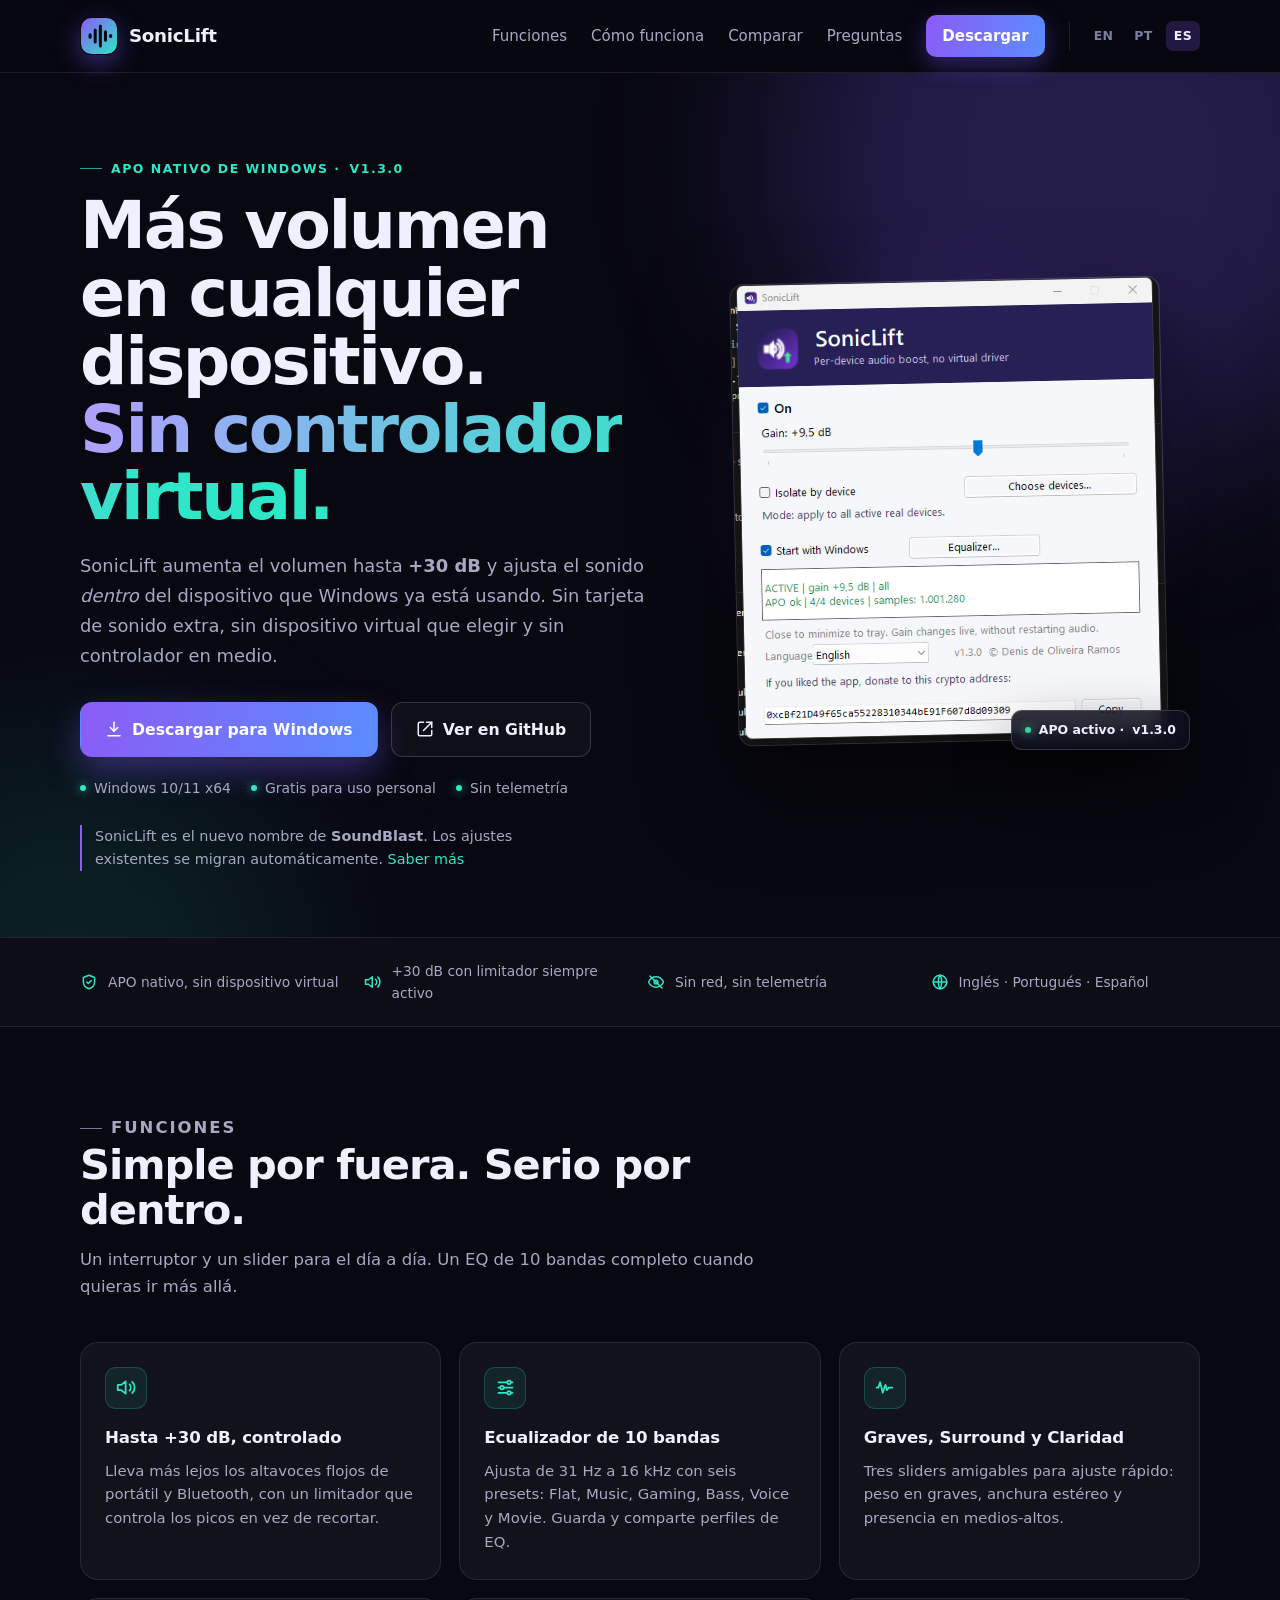
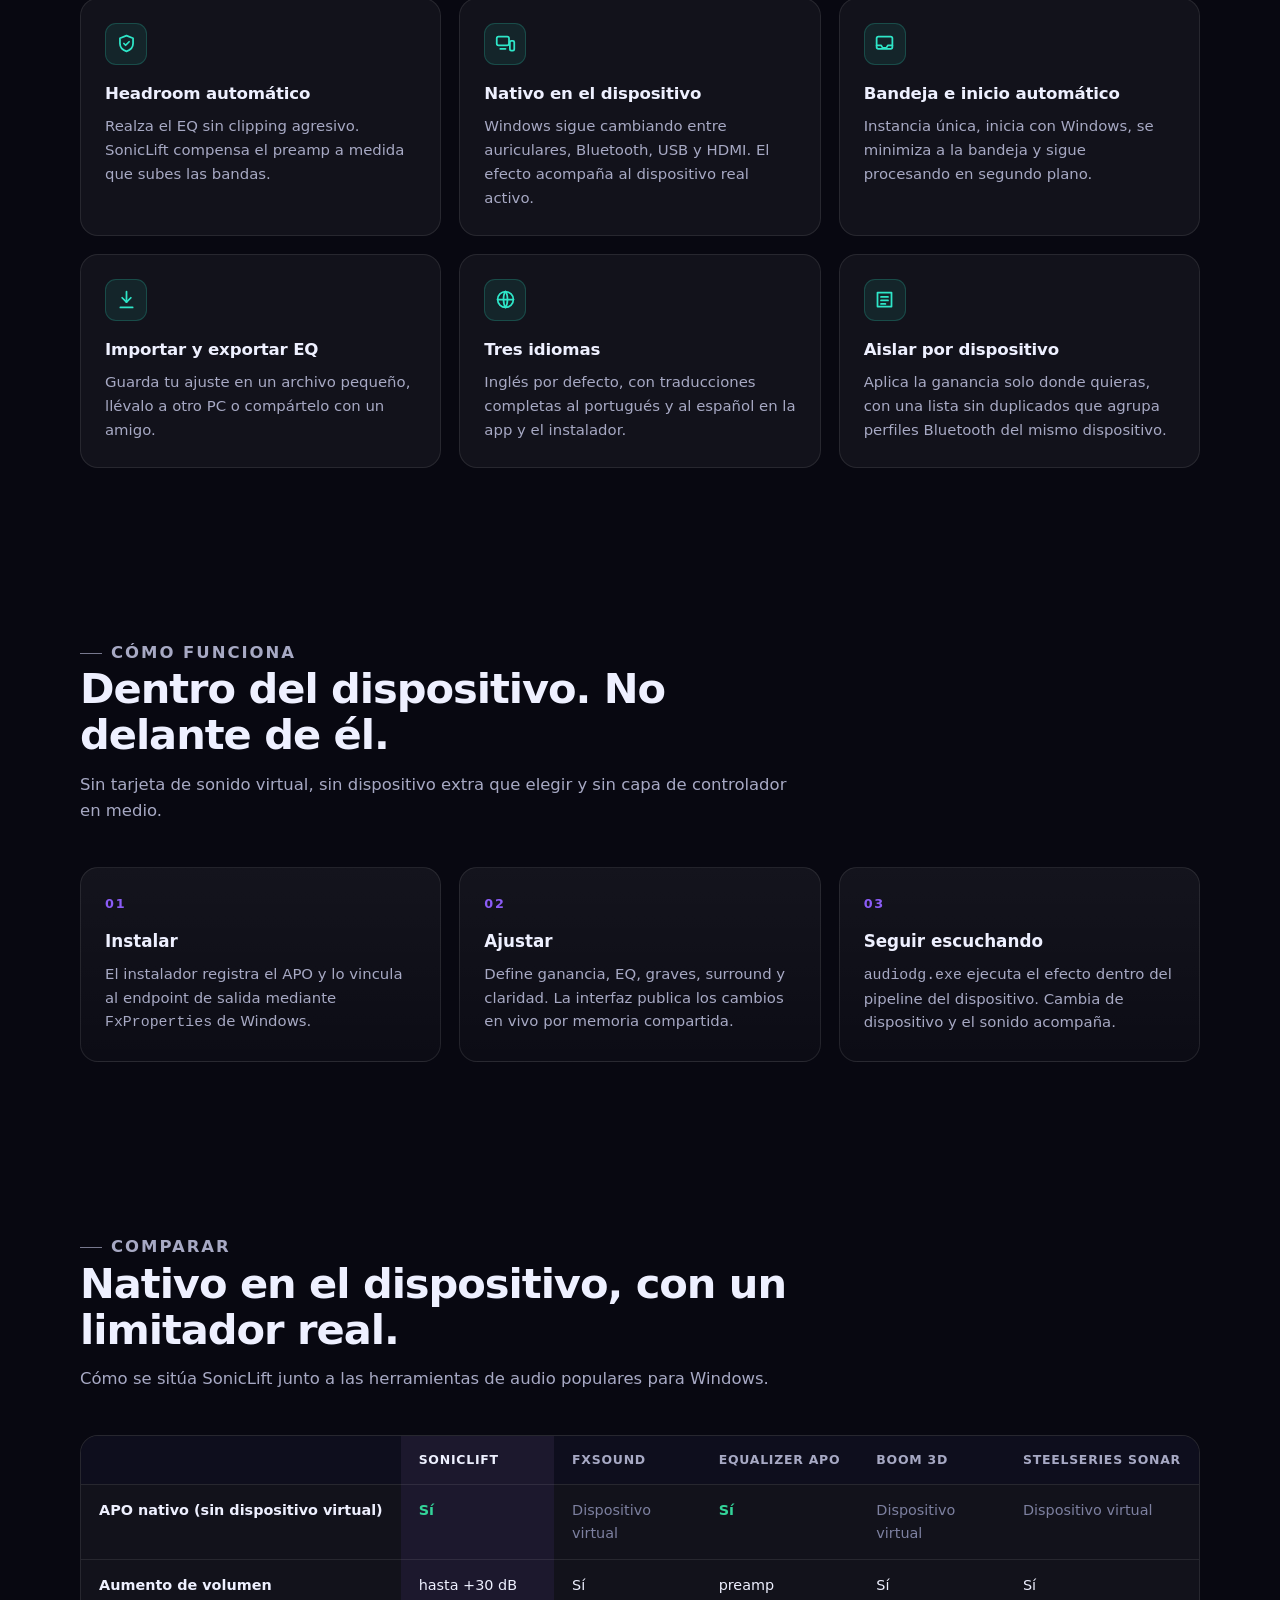
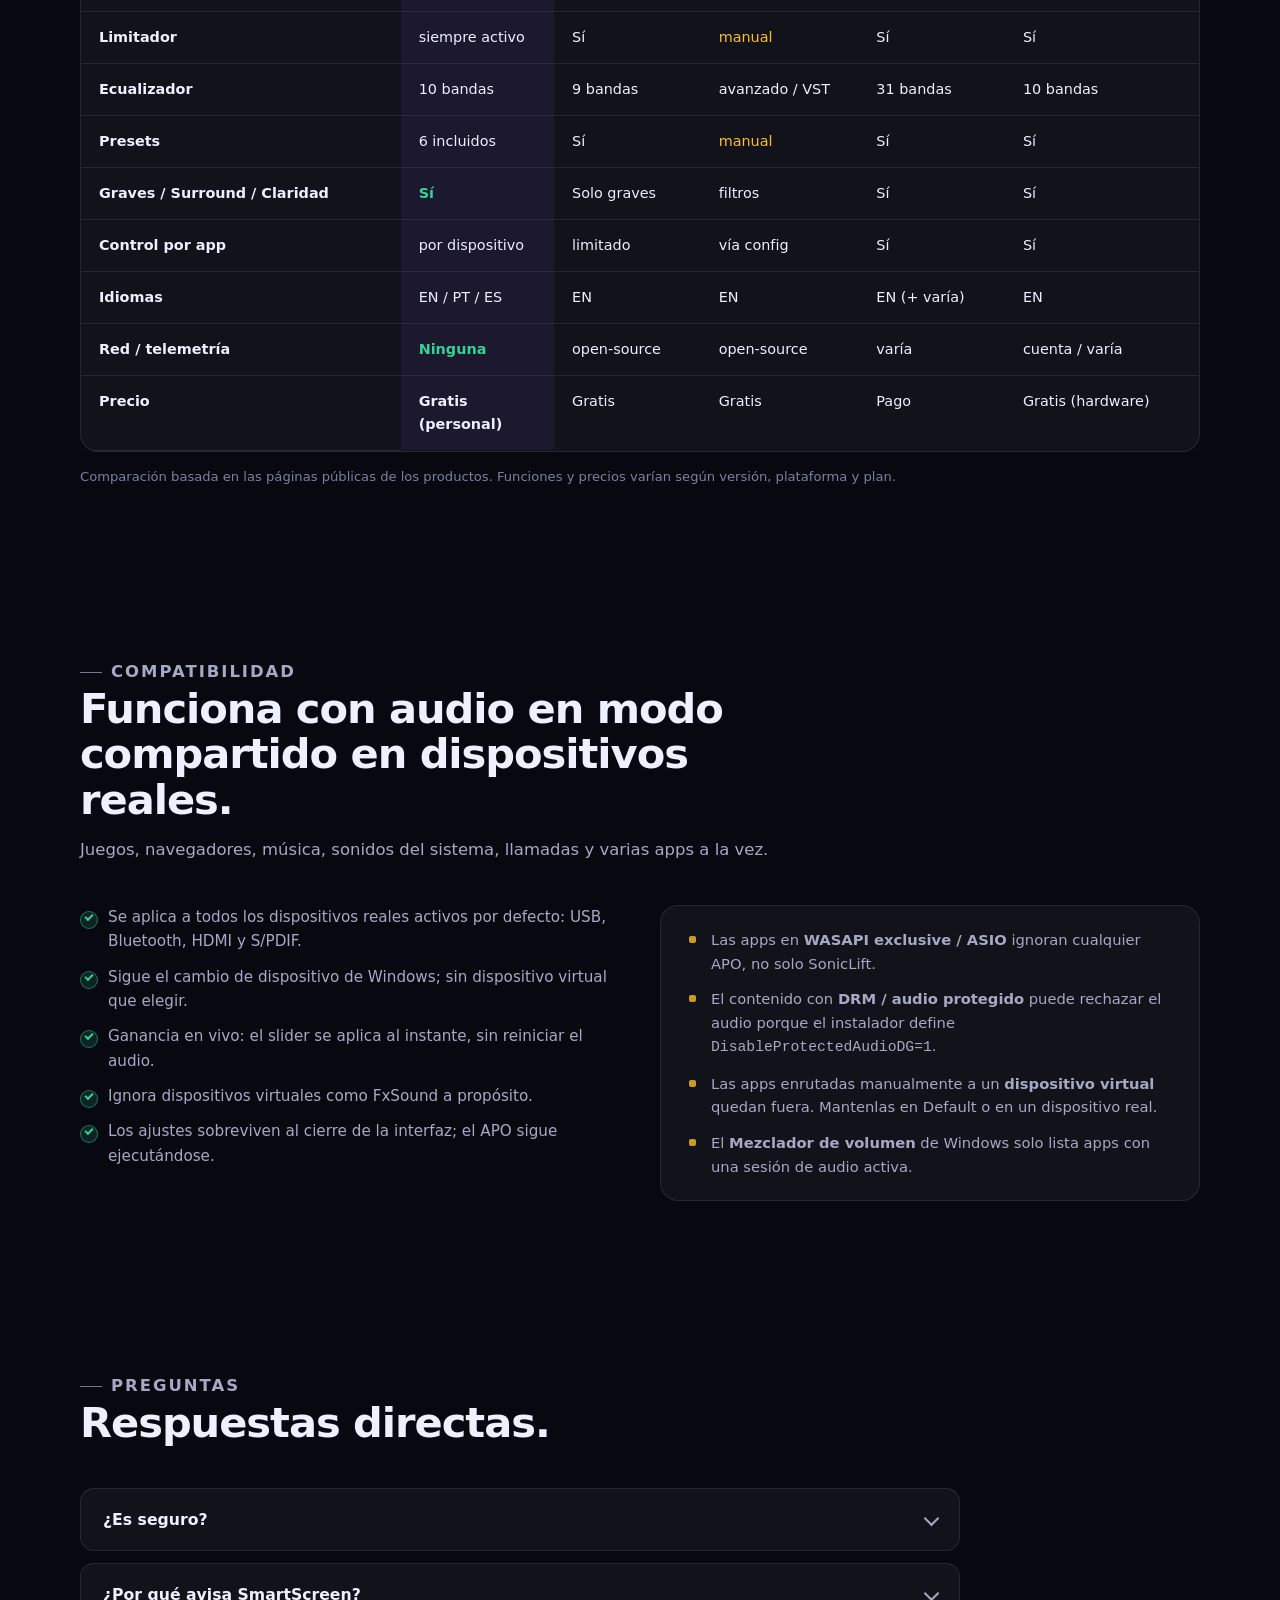
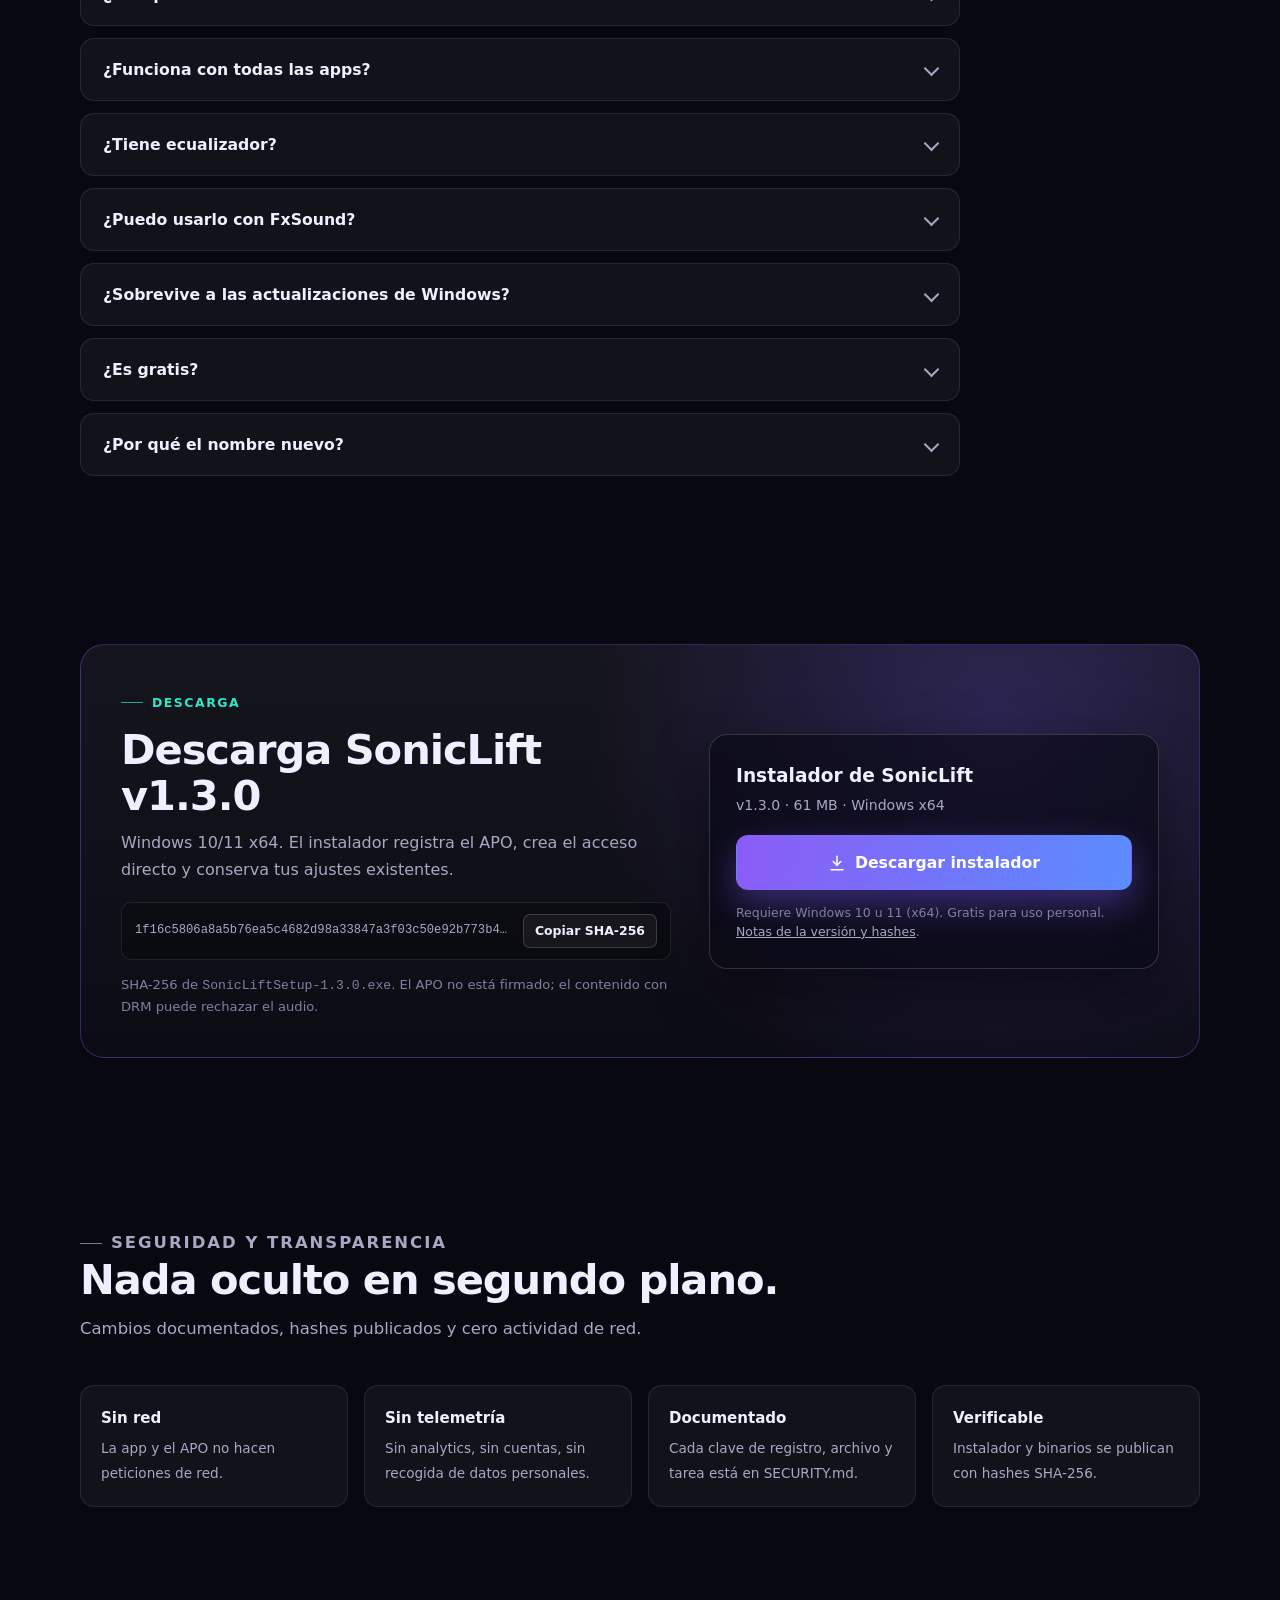
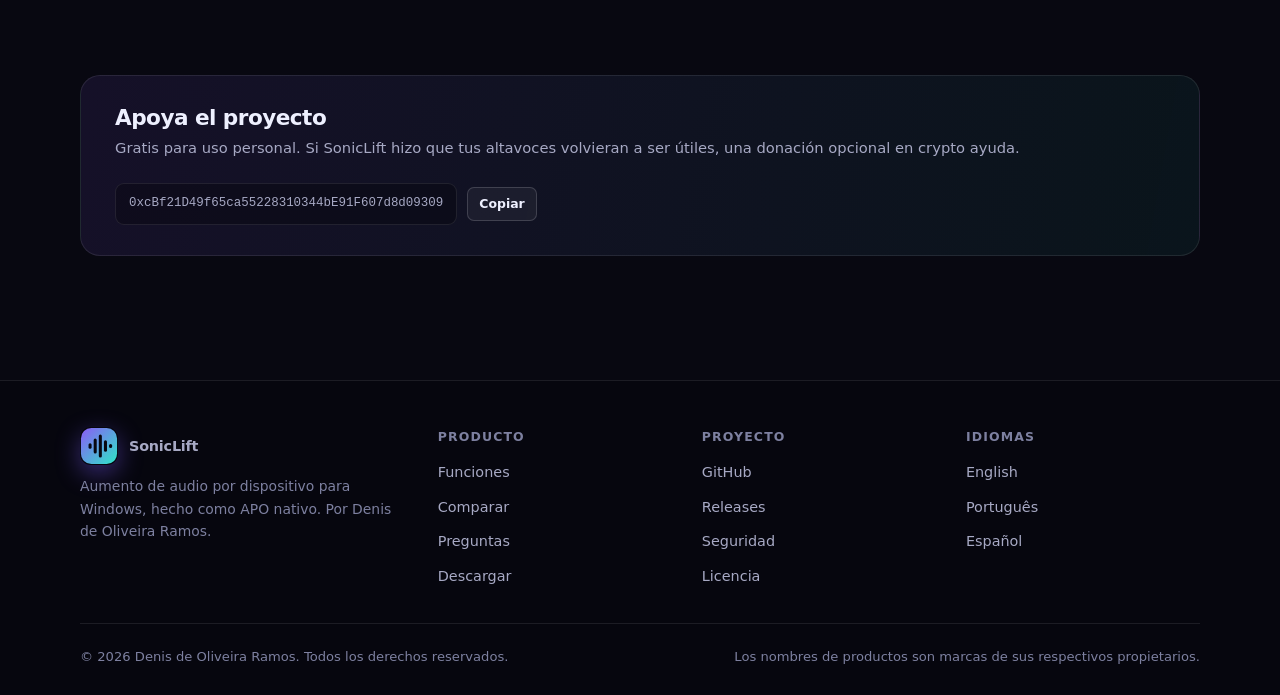
==== docs/es/index.html @ e97f3ef7 "site: lightweight landing page (EN/PT/ES) with local runner" ====
<!doctype html>
<html lang="es">
<head>
  <meta charset="utf-8">
  <meta name="viewport" content="width=device-width, initial-scale=1">
  <script>document.documentElement.classList.add("js");</script>
  <title>SonicLift — Más volumen en cualquier dispositivo, sin controlador virtual</title>
  <meta name="description" content="SonicLift es un APO nativo de Windows que aumenta el volumen hasta +30 dB, con EQ de 10 bandas, graves, surround y claridad. Sin controlador virtual, sin telemetría. Gratis para uso personal.">
  <meta name="theme-color" content="#080811">
  <link rel="canonical" href="https://denoso1993.github.io/soniclift/es/">
  <link rel="alternate" hreflang="en" href="https://denoso1993.github.io/soniclift/">
  <link rel="alternate" hreflang="pt" href="https://denoso1993.github.io/soniclift/pt/">
  <link rel="alternate" hreflang="es" href="https://denoso1993.github.io/soniclift/es/">
  <link rel="alternate" hreflang="x-default" href="https://denoso1993.github.io/soniclift/">
  <link rel="icon" href="../assets/favicon.ico" sizes="any">
  <link rel="stylesheet" href="../assets/style.css">

  <meta property="og:type" content="website">
  <meta property="og:site_name" content="SonicLift">
  <meta property="og:title" content="SonicLift — Más volumen en cualquier dispositivo">
  <meta property="og:description" content="APO nativo de Windows. Hasta +30 dB con limitador, EQ de 10 bandas, graves, surround y claridad. Sin controlador virtual, sin telemetría.">
  <meta property="og:url" content="https://denoso1993.github.io/soniclift/es/">
  <meta property="og:image" content="https://denoso1993.github.io/soniclift/assets/og-es.jpg">
  <meta property="og:image:width" content="1200">
  <meta property="og:image:height" content="630">
  <meta name="twitter:card" content="summary_large_image">
  <meta name="twitter:title" content="SonicLift — Más volumen en cualquier dispositivo">
  <meta name="twitter:description" content="APO nativo de Windows. +30 dB, EQ de 10 bandas, sin controlador virtual, sin telemetría.">
  <meta name="twitter:image" content="https://denoso1993.github.io/soniclift/assets/og-es.jpg">

  <script type="application/ld+json">
  {
    "@context": "https://schema.org",
    "@type": "SoftwareApplication",
    "name": "SonicLift",
    "operatingSystem": "Windows 10, Windows 11",
    "applicationCategory": "MultimediaApplication",
    "softwareVersion": "1.3.0",
    "downloadUrl": "https://github.com/denoso1993/soniclift/releases/latest",
    "offers": { "@type": "Offer", "price": "0", "priceCurrency": "USD" },
    "author": { "@type": "Person", "name": "Denis de Oliveira Ramos" },
    "description": "APO nativo de Windows que aumenta el volumen hasta +30 dB con limitador, ecualizador de 10 bandas, graves, surround y claridad. Sin controlador virtual y sin telemetría."
  }
  </script>
</head>
<body>
  <a class="skip" href="#main">Ir al contenido</a>

  <header class="site-header">
    <div class="wrap">
      <a class="brand" href="../index.html" aria-label="SonicLift — inicio">
        <svg class="logo-mark" viewBox="0 0 40 40" aria-hidden="true">
          <defs>
            <linearGradient id="lg" x1="0" y1="0" x2="1" y2="1">
              <stop offset="0" stop-color="#8b5cf6"/>
              <stop offset="1" stop-color="#2ee6c8"/>
            </linearGradient>
          </defs>
          <rect x="1" y="1" width="38" height="38" rx="11" fill="url(#lg)"/>
          <g fill="#080811">
            <rect x="9" y="17" width="3.2" height="6" rx="1.6"/>
            <rect x="14.4" y="12" width="3.2" height="16" rx="1.6"/>
            <rect x="19.8" y="8" width="3.2" height="24" rx="1.6"/>
            <rect x="25.2" y="14" width="3.2" height="12" rx="1.6"/>
            <rect x="30.6" y="18" width="3.2" height="4" rx="1.6"/>
          </g>
        </svg>
        <span>SonicLift</span>
      </a>

      <nav class="nav" id="nav" aria-label="Principal">
        <a href="#features">Funciones</a>
        <a href="#how">Cómo funciona</a>
        <a href="#compare">Comparar</a>
        <a href="#faq">Preguntas</a>
        <a class="nav-cta" href="#download">Descargar</a>
        <div class="langs" aria-label="Idioma">
          <a href="../index.html" hreflang="en" lang="en">EN</a>
          <a href="../pt/index.html" hreflang="pt" lang="pt">PT</a>
          <a href="index.html" aria-current="page">ES</a>
        </div>
      </nav>

      <button class="nav-toggle" type="button" aria-expanded="false" aria-controls="nav" aria-label="Menú">
        <span></span><span></span><span></span>
      </button>
    </div>
  </header>

  <main id="main">
    <section class="hero">
      <div class="wrap hero-grid">
        <div>
          <p class="eyebrow">APO nativo de Windows · <span data-version>v1.3.0</span></p>
          <h1>Más volumen en cualquier dispositivo.<br><span class="grad">Sin controlador virtual.</span></h1>
          <p class="lede">
            SonicLift aumenta el volumen hasta <strong>+30 dB</strong> y ajusta el sonido
            <em>dentro</em> del dispositivo que Windows ya está usando. Sin tarjeta de sonido extra,
            sin dispositivo virtual que elegir y sin controlador en medio.
          </p>

          <div class="actions">
            <a class="btn btn-primary" href="https://github.com/denoso1993/soniclift/releases/download/v1.3.0/SonicLiftSetup-1.3.0.exe">
              <svg viewBox="0 0 24 24" fill="none" stroke="currentColor" stroke-width="2" stroke-linecap="round" stroke-linejoin="round" aria-hidden="true"><path d="M12 3v12"/><path d="m7 10 5 5 5-5"/><path d="M4 21h16"/></svg>
              Descargar para Windows
            </a>
            <a class="btn btn-ghost" href="https://github.com/denoso1993/soniclift">
              <svg viewBox="0 0 24 24" fill="none" stroke="currentColor" stroke-width="2" stroke-linecap="round" stroke-linejoin="round" aria-hidden="true"><path d="M14 3h7v7"/><path d="M10 14 21 3"/><path d="M21 14v5a2 2 0 0 1-2 2H5a2 2 0 0 1-2-2V5a2 2 0 0 1 2-2h5"/></svg>
              Ver en GitHub
            </a>
          </div>

          <ul class="meta">
            <li><span class="dot"></span> Windows 10/11 x64</li>
            <li><span class="dot"></span> Gratis para uso personal</li>
            <li><span class="dot"></span> Sin telemetría</li>
          </ul>

          <p class="rename">SonicLift es el nuevo nombre de <strong>SoundBlast</strong>. Los ajustes existentes se migran automáticamente. <a href="#faq">Saber más</a></p>
        </div>

        <div class="shot">
          <div class="shot-glow" aria-hidden="true"></div>
          <img src="../assets/screenshot.png" width="516" height="555" alt="Ventana principal de SonicLift: activo, ganancia +9,5 dB, APO activo en 4 de 4 dispositivos" loading="eager">
          <div class="shot-badge"><span class="dot"></span> APO activo · <span data-version>v1.3.0</span></div>
        </div>
      </div>
    </section>

    <div class="trust">
      <div class="wrap">
        <div class="trust-item">
          <svg viewBox="0 0 24 24" fill="none" stroke="currentColor" stroke-width="2" stroke-linecap="round" stroke-linejoin="round" aria-hidden="true"><path d="M12 3 4.5 6v6c0 4.5 3.2 7.5 7.5 9 4.3-1.5 7.5-4.5 7.5-9V6L12 3Z"/><path d="m9 12 2 2 4-4"/></svg>
          APO nativo, sin dispositivo virtual
        </div>
        <div class="trust-item">
          <svg viewBox="0 0 24 24" fill="none" stroke="currentColor" stroke-width="2" stroke-linecap="round" stroke-linejoin="round" aria-hidden="true"><path d="M11 5 6 9H2v6h4l5 4V5Z"/><path d="M15.5 8.5a5 5 0 0 1 0 7"/><path d="M18.5 5.5a9 9 0 0 1 0 13"/></svg>
          +30 dB con limitador siempre activo
        </div>
        <div class="trust-item">
          <svg viewBox="0 0 24 24" fill="none" stroke="currentColor" stroke-width="2" stroke-linecap="round" stroke-linejoin="round" aria-hidden="true"><path d="M2 12s3.5-7 10-7 10 7 10 7-3.5 7-10 7S2 12 2 12Z"/><circle cx="12" cy="12" r="2.5"/><path d="m4 4 16 16"/></svg>
          Sin red, sin telemetría
        </div>
        <div class="trust-item">
          <svg viewBox="0 0 24 24" fill="none" stroke="currentColor" stroke-width="2" stroke-linecap="round" stroke-linejoin="round" aria-hidden="true"><circle cx="12" cy="12" r="9"/><path d="M3 12h18"/><path d="M12 3c3 3.5 3 14 0 18"/><path d="M12 3c-3 3.5-3 14 0 18"/></svg>
          Inglés · Portugués · Español
        </div>
      </div>
    </div>

    <section id="features" class="wrap">
      <div class="section-head reveal">
        <p class="eyebrow">Funciones</p>
        <h2>Simple por fuera. Serio por dentro.</h2>
        <p>Un interruptor y un slider para el día a día. Un EQ de 10 bandas completo cuando quieras ir más allá.</p>
      </div>

      <div class="features">
        <article class="card reveal">
          <span class="ico"><svg viewBox="0 0 24 24" fill="none" stroke="currentColor" stroke-width="2" stroke-linecap="round" stroke-linejoin="round" aria-hidden="true"><path d="M11 5 6 9H2v6h4l5 4V5Z"/><path d="M15.5 8.5a5 5 0 0 1 0 7"/><path d="M18.5 5.5a9 9 0 0 1 0 13"/></svg></span>
          <h3>Hasta +30 dB, controlado</h3>
          <p>Lleva más lejos los altavoces flojos de portátil y Bluetooth, con un limitador que controla los picos en vez de recortar.</p>
        </article>

        <article class="card reveal">
          <span class="ico"><svg viewBox="0 0 24 24" fill="none" stroke="currentColor" stroke-width="2" stroke-linecap="round" stroke-linejoin="round" aria-hidden="true"><path d="M4 6h10M18 6h2M4 12h2M10 12h10M4 18h10M18 18h2"/><circle cx="16" cy="6" r="2"/><circle cx="8" cy="12" r="2"/><circle cx="16" cy="18" r="2"/></svg></span>
          <h3>Ecualizador de 10 bandas</h3>
          <p>Ajusta de 31 Hz a 16 kHz con seis presets: Flat, Music, Gaming, Bass, Voice y Movie. Guarda y comparte perfiles de EQ.</p>
        </article>

        <article class="card reveal">
          <span class="ico"><svg viewBox="0 0 24 24" fill="none" stroke="currentColor" stroke-width="2" stroke-linecap="round" stroke-linejoin="round" aria-hidden="true"><path d="M3 12h2l2-6 3 12 3-9 2 6 2-3h4"/></svg></span>
          <h3>Graves, Surround y Claridad</h3>
          <p>Tres sliders amigables para ajuste rápido: peso en graves, anchura estéreo y presencia en medios-altos.</p>
        </article>

        <article class="card reveal">
          <span class="ico"><svg viewBox="0 0 24 24" fill="none" stroke="currentColor" stroke-width="2" stroke-linecap="round" stroke-linejoin="round" aria-hidden="true"><path d="M12 3 4.5 6v6c0 4.5 3.2 7.5 7.5 9 4.3-1.5 7.5-4.5 7.5-9V6L12 3Z"/><path d="m9 12 2 2 4-4"/></svg></span>
          <h3>Headroom automático</h3>
          <p>Realza el EQ sin clipping agresivo. SonicLift compensa el preamp a medida que subes las bandas.</p>
        </article>

        <article class="card reveal">
          <span class="ico"><svg viewBox="0 0 24 24" fill="none" stroke="currentColor" stroke-width="2" stroke-linecap="round" stroke-linejoin="round" aria-hidden="true"><rect x="2" y="4" width="14" height="10" rx="2"/><path d="M6 18h6"/><rect x="17" y="9" width="5" height="11" rx="1.5"/></svg></span>
          <h3>Nativo en el dispositivo</h3>
          <p>Windows sigue cambiando entre auriculares, Bluetooth, USB y HDMI. El efecto acompaña al dispositivo real activo.</p>
        </article>

        <article class="card reveal">
          <span class="ico"><svg viewBox="0 0 24 24" fill="none" stroke="currentColor" stroke-width="2" stroke-linecap="round" stroke-linejoin="round" aria-hidden="true"><rect x="3" y="4" width="18" height="14" rx="2"/><path d="M3 14h5l2 3h4l2-3h5"/></svg></span>
          <h3>Bandeja e inicio automático</h3>
          <p>Instancia única, inicia con Windows, se minimiza a la bandeja y sigue procesando en segundo plano.</p>
        </article>

        <article class="card reveal">
          <span class="ico"><svg viewBox="0 0 24 24" fill="none" stroke="currentColor" stroke-width="2" stroke-linecap="round" stroke-linejoin="round" aria-hidden="true"><path d="M12 3v12"/><path d="m7 10 5 5 5-5"/><path d="M5 21h14"/></svg></span>
          <h3>Importar y exportar EQ</h3>
          <p>Guarda tu ajuste en un archivo pequeño, llévalo a otro PC o compártelo con un amigo.</p>
        </article>

        <article class="card reveal">
          <span class="ico"><svg viewBox="0 0 24 24" fill="none" stroke="currentColor" stroke-width="2" stroke-linecap="round" stroke-linejoin="round" aria-hidden="true"><circle cx="12" cy="12" r="9"/><path d="M3 12h18"/><path d="M12 3c3 3.5 3 14 0 18"/><path d="M12 3c-3 3.5-3 14 0 18"/></svg></span>
          <h3>Tres idiomas</h3>
          <p>Inglés por defecto, con traducciones completas al portugués y al español en la app y el instalador.</p>
        </article>

        <article class="card reveal">
          <span class="ico"><svg viewBox="0 0 24 24" fill="none" stroke="currentColor" stroke-width="2" stroke-linecap="round" stroke-linejoin="round" aria-hidden="true"><path d="M4 4h16v16H4z"/><path d="M8 9h8M8 13h8M8 17h5"/></svg></span>
          <h3>Aislar por dispositivo</h3>
          <p>Aplica la ganancia solo donde quieras, con una lista sin duplicados que agrupa perfiles Bluetooth del mismo dispositivo.</p>
        </article>
      </div>
    </section>

    <section id="how">
      <div class="wrap">
        <div class="section-head reveal">
          <p class="eyebrow">Cómo funciona</p>
          <h2>Dentro del dispositivo. No delante de él.</h2>
          <p>Sin tarjeta de sonido virtual, sin dispositivo extra que elegir y sin capa de controlador en medio.</p>
        </div>

        <div class="steps">
          <article class="step reveal">
            <h3>Instalar</h3>
            <p>El instalador registra el APO y lo vincula al endpoint de salida mediante <code>FxProperties</code> de Windows.</p>
          </article>
          <article class="step reveal">
            <h3>Ajustar</h3>
            <p>Define ganancia, EQ, graves, surround y claridad. La interfaz publica los cambios en vivo por memoria compartida.</p>
          </article>
          <article class="step reveal">
            <h3>Seguir escuchando</h3>
            <p><code>audiodg.exe</code> ejecuta el efecto dentro del pipeline del dispositivo. Cambia de dispositivo y el sonido acompaña.</p>
          </article>
        </div>
      </div>
    </section>

    <section id="compare" class="wrap">
      <div class="section-head reveal">
        <p class="eyebrow">Comparar</p>
        <h2>Nativo en el dispositivo, con un limitador real.</h2>
        <p>Cómo se sitúa SonicLift junto a las herramientas de audio populares para Windows.</p>
      </div>

      <div class="table-wrap reveal">
        <table>
          <thead>
            <tr>
              <th scope="col"></th>
              <th scope="col" class="own">SonicLift</th>
              <th scope="col">FxSound</th>
              <th scope="col">Equalizer APO</th>
              <th scope="col">Boom 3D</th>
              <th scope="col">SteelSeries Sonar</th>
            </tr>
          </thead>
          <tbody>
            <tr>
              <th scope="row">APO nativo (sin dispositivo virtual)</th>
              <td class="own"><span class="yes">Sí</span></td>
              <td><span class="no">Dispositivo virtual</span></td>
              <td><span class="yes">Sí</span></td>
              <td><span class="no">Dispositivo virtual</span></td>
              <td><span class="no">Dispositivo virtual</span></td>
            </tr>
            <tr>
              <th scope="row">Aumento de volumen</th>
              <td class="own">hasta +30 dB</td>
              <td>Sí</td>
              <td>preamp</td>
              <td>Sí</td>
              <td>Sí</td>
            </tr>
            <tr>
              <th scope="row">Limitador</th>
              <td class="own">siempre activo</td>
              <td>Sí</td>
              <td><span class="partial">manual</span></td>
              <td>Sí</td>
              <td>Sí</td>
            </tr>
            <tr>
              <th scope="row">Ecualizador</th>
              <td class="own">10 bandas</td>
              <td>9 bandas</td>
              <td>avanzado / VST</td>
              <td>31 bandas</td>
              <td>10 bandas</td>
            </tr>
            <tr>
              <th scope="row">Presets</th>
              <td class="own">6 incluidos</td>
              <td>Sí</td>
              <td><span class="partial">manual</span></td>
              <td>Sí</td>
              <td>Sí</td>
            </tr>
            <tr>
              <th scope="row">Graves / Surround / Claridad</th>
              <td class="own"><span class="yes">Sí</span></td>
              <td>Solo graves</td>
              <td>filtros</td>
              <td>Sí</td>
              <td>Sí</td>
            </tr>
            <tr>
              <th scope="row">Control por app</th>
              <td class="own">por dispositivo</td>
              <td>limitado</td>
              <td>vía config</td>
              <td>Sí</td>
              <td>Sí</td>
            </tr>
            <tr>
              <th scope="row">Idiomas</th>
              <td class="own">EN / PT / ES</td>
              <td>EN</td>
              <td>EN</td>
              <td>EN (+ varía)</td>
              <td>EN</td>
            </tr>
            <tr>
              <th scope="row">Red / telemetría</th>
              <td class="own"><span class="yes">Ninguna</span></td>
              <td>open-source</td>
              <td>open-source</td>
              <td>varía</td>
              <td>cuenta / varía</td>
            </tr>
            <tr>
              <th scope="row">Precio</th>
              <td class="own"><strong>Gratis (personal)</strong></td>
              <td>Gratis</td>
              <td>Gratis</td>
              <td>Pago</td>
              <td>Gratis (hardware)</td>
            </tr>
          </tbody>
        </table>
      </div>
      <p class="note">Comparación basada en las páginas públicas de los productos. Funciones y precios varían según versión, plataforma y plan.</p>
    </section>

    <section id="compatibility">
      <div class="wrap">
        <div class="section-head reveal">
          <p class="eyebrow">Compatibilidad</p>
          <h2>Funciona con audio en modo compartido en dispositivos reales.</h2>
          <p>Juegos, navegadores, música, sonidos del sistema, llamadas y varias apps a la vez.</p>
        </div>

        <div class="split">
          <ul class="checklist reveal">
            <li>Se aplica a todos los dispositivos reales activos por defecto: USB, Bluetooth, HDMI y S/PDIF.</li>
            <li>Sigue el cambio de dispositivo de Windows; sin dispositivo virtual que elegir.</li>
            <li>Ganancia en vivo: el slider se aplica al instante, sin reiniciar el audio.</li>
            <li>Ignora dispositivos virtuales como FxSound a propósito.</li>
            <li>Los ajustes sobreviven al cierre de la interfaz; el APO sigue ejecutándose.</li>
          </ul>

          <ul class="limits reveal">
            <li>Las apps en <strong>WASAPI exclusive / ASIO</strong> ignoran cualquier APO, no solo SonicLift.</li>
            <li>El contenido con <strong>DRM / audio protegido</strong> puede rechazar el audio porque el instalador define <code>DisableProtectedAudioDG=1</code>.</li>
            <li>Las apps enrutadas manualmente a un <strong>dispositivo virtual</strong> quedan fuera. Mantenlas en Default o en un dispositivo real.</li>
            <li>El <strong>Mezclador de volumen</strong> de Windows solo lista apps con una sesión de audio activa.</li>
          </ul>
        </div>
      </div>
    </section>

    <section id="faq" class="wrap">
      <div class="section-head reveal">
        <p class="eyebrow">Preguntas</p>
        <h2>Respuestas directas.</h2>
      </div>

      <div class="faq">
        <details class="reveal">
          <summary>¿Es seguro?</summary>
          <p>El código es propietario, pero es transparente sobre lo que cambia. Cada clave de registro, archivo y tarea programada está documentada en <a href="https://github.com/denoso1993/soniclift/blob/main/SECURITY.md">SECURITY.md</a>. No hay acceso a la red, telemetría ni recogida de datos. Verifica el hash del instalador antes de ejecutarlo.</p>
        </details>

        <details class="reveal">
          <summary>¿Por qué avisa SmartScreen?</summary>
          <p>Los binarios aún no están firmados, así que Windows muestra el aviso estándar. El instalador se distribuye solo por la release oficial de GitHub, con hash SHA-256 publicado.</p>
        </details>

        <details class="reveal">
          <summary>¿Funciona con todas las apps?</summary>
          <p>Procesa audio en modo compartido en dispositivos reales: juegos, navegadores, música, sonidos del sistema y apps de comunicación. Las apps en WASAPI exclusive o ASIO, y las enrutadas a un dispositivo virtual, son las excepciones.</p>
        </details>

        <details class="reveal">
          <summary>¿Tiene ecualizador?</summary>
          <p>Sí. EQ de 10 bandas de 31 Hz a 16 kHz con seis presets, además de sliders de Graves, Surround y Claridad y headroom automático. También puedes importar y exportar perfiles de EQ.</p>
        </details>

        <details class="reveal">
          <summary>¿Puedo usarlo con FxSound?</summary>
          <p>Técnicamente sí, pero evita enrutar apps al dispositivo virtual de FxSound. Como SonicLift ocupa ese papel, se recomienda desinstalar FxSound.</p>
        </details>

        <details class="reveal">
          <summary>¿Sobrevive a las actualizaciones de Windows?</summary>
          <p>Las actualizaciones de Windows y las instalaciones de controladores pueden restablecer <code>FxProperties</code>. Si el audio deja de procesarse, abre SonicLift y vuelve a aplicar el APO.</p>
        </details>

        <details class="reveal">
          <summary>¿Es gratis?</summary>
          <p>Gratis para uso personal, con donación opcional. El uso comercial requiere una licencia aparte.</p>
        </details>

        <details class="reveal">
          <summary>¿Por qué el nombre nuevo?</summary>
          <p>SonicLift es el nuevo nombre de SoundBlast. Es la misma app con una identidad más clara. En el primer inicio, los ajustes, perfiles de EQ y vínculos de dispositivo se migran automáticamente.</p>
        </details>
      </div>
    </section>

    <section id="download" class="wrap">
      <div class="download reveal">
        <div class="download-grid">
          <div>
            <p class="eyebrow">Descarga</p>
            <h2>Descarga SonicLift <span data-version>v1.3.0</span></h2>
            <p class="lede">Windows 10/11 x64. El instalador registra el APO, crea el acceso directo y conserva tus ajustes existentes.</p>

            <div class="hash-box">
              <code>1f16c5806a8a5b76ea5c4682d98a33847a3f03c50e92b773b45222ce62a76ea8</code>
              <button class="copy-btn" type="button" data-copy="1f16c5806a8a5b76ea5c4682d98a33847a3f03c50e92b773b45222ce62a76ea8" data-copied="Copiado">Copiar SHA-256</button>
            </div>
            <p class="note">SHA-256 de <code>SonicLiftSetup-1.3.0.exe</code>. El APO no está firmado; el contenido con DRM puede rechazar el audio.</p>
          </div>

          <div class="download-card">
            <h3>Instalador de SonicLift</h3>
            <p class="sub"><span data-version>v1.3.0</span> · 61 MB · Windows x64</p>
            <a class="btn btn-primary" href="https://github.com/denoso1993/soniclift/releases/download/v1.3.0/SonicLiftSetup-1.3.0.exe">
              <svg viewBox="0 0 24 24" fill="none" stroke="currentColor" stroke-width="2" stroke-linecap="round" stroke-linejoin="round" aria-hidden="true"><path d="M12 3v12"/><path d="m7 10 5 5 5-5"/><path d="M4 21h16"/></svg>
              Descargar instalador
            </a>
            <p class="fine">Requiere Windows 10 u 11 (x64). Gratis para uso personal. <a href="https://github.com/denoso1993/soniclift/releases">Notas de la versión y hashes</a>.</p>
          </div>
        </div>
      </div>
    </section>

    <section id="security" class="wrap">
      <div class="section-head reveal">
        <p class="eyebrow">Seguridad y transparencia</p>
        <h2>Nada oculto en segundo plano.</h2>
        <p>Cambios documentados, hashes publicados y cero actividad de red.</p>
      </div>

      <div class="cards-4">
        <div class="mini reveal"><strong>Sin red</strong><span>La app y el APO no hacen peticiones de red.</span></div>
        <div class="mini reveal"><strong>Sin telemetría</strong><span>Sin analytics, sin cuentas, sin recogida de datos personales.</span></div>
        <div class="mini reveal"><strong>Documentado</strong><span>Cada clave de registro, archivo y tarea está en SECURITY.md.</span></div>
        <div class="mini reveal"><strong>Verificable</strong><span>Instalador y binarios se publican con hashes SHA-256.</span></div>
      </div>
    </section>

    <section class="wrap">
      <div class="donate reveal">
        <div>
          <h2>Apoya el proyecto</h2>
          <p>Gratis para uso personal. Si SonicLift hizo que tus altavoces volvieran a ser útiles, una donación opcional en crypto ayuda.</p>
        </div>
        <div class="wallet">
          <code>0xcBf21D49f65ca55228310344bE91F607d8d09309</code>
          <button class="copy-btn" type="button" data-copy="0xcBf21D49f65ca55228310344bE91F607d8d09309" data-copied="Copiado">Copiar</button>
        </div>
      </div>
    </section>
  </main>

  <footer class="footer">
    <div class="wrap">
      <div class="footer-grid">
        <div>
          <a class="brand" href="../index.html">
            <svg class="logo-mark" viewBox="0 0 40 40" aria-hidden="true">
              <defs>
                <linearGradient id="lg2" x1="0" y1="0" x2="1" y2="1">
                  <stop offset="0" stop-color="#8b5cf6"/>
                  <stop offset="1" stop-color="#2ee6c8"/>
                </linearGradient>
              </defs>
              <rect x="1" y="1" width="38" height="38" rx="11" fill="url(#lg2)"/>
              <g fill="#080811">
                <rect x="9" y="17" width="3.2" height="6" rx="1.6"/>
                <rect x="14.4" y="12" width="3.2" height="16" rx="1.6"/>
                <rect x="19.8" y="8" width="3.2" height="24" rx="1.6"/>
                <rect x="25.2" y="14" width="3.2" height="12" rx="1.6"/>
                <rect x="30.6" y="18" width="3.2" height="4" rx="1.6"/>
              </g>
            </svg>
            <span>SonicLift</span>
          </a>
          <p>Aumento de audio por dispositivo para Windows, hecho como APO nativo. Por Denis de Oliveira Ramos.</p>
        </div>

        <div>
          <h4>Producto</h4>
          <ul>
            <li><a href="#features">Funciones</a></li>
            <li><a href="#compare">Comparar</a></li>
            <li><a href="#faq">Preguntas</a></li>
            <li><a href="#download">Descargar</a></li>
          </ul>
        </div>

        <div>
          <h4>Proyecto</h4>
          <ul>
            <li><a href="https://github.com/denoso1993/soniclift">GitHub</a></li>
            <li><a href="https://github.com/denoso1993/soniclift/releases">Releases</a></li>
            <li><a href="https://github.com/denoso1993/soniclift/blob/main/SECURITY.md">Seguridad</a></li>
            <li><a href="https://github.com/denoso1993/soniclift/blob/main/LICENSE">Licencia</a></li>
          </ul>
        </div>

        <div>
          <h4>Idiomas</h4>
          <ul>
            <li><a href="../index.html" hreflang="en" lang="en">English</a></li>
            <li><a href="../pt/index.html" hreflang="pt" lang="pt">Português</a></li>
            <li><a href="index.html" aria-current="page">Español</a></li>
          </ul>
        </div>
      </div>

      <div class="footer-bottom">
        <span>© <span data-year>2026</span> Denis de Oliveira Ramos. Todos los derechos reservados.</span>
        <span>Los nombres de productos son marcas de sus respectivos propietarios.</span>
      </div>
    </div>
  </footer>

  <script src="../assets/app.js" defer></script>
</body>
</html>
---- docs/assets/style.css ----
:root {
  --bg: #080811;
  --bg-2: #0e0e1e;
  --panel: rgba(255, 255, 255, 0.045);
  --panel-2: rgba(255, 255, 255, 0.07);
  --text: #eef0ff;
  --muted: #a7a9c4;
  --muted-2: #7d80a0;
  --accent: #8b5cf6;
  --accent-2: #2ee6c8;
  --accent-3: #5b8cff;
  --border: rgba(255, 255, 255, 0.09);
  --border-strong: rgba(255, 255, 255, 0.16);
  --good: #34d399;
  --warn: #fbbf24;
  --radius: 18px;
  --wrap: 1120px;
  --shadow: 0 24px 60px rgba(0, 0, 0, 0.45);
}

* { box-sizing: border-box; }

html {
  scroll-behavior: smooth;
  scroll-padding-top: 92px;
  -webkit-text-size-adjust: 100%;
}

body {
  margin: 0;
  background: var(--bg);
  color: var(--text);
  font-family: "Segoe UI", system-ui, -apple-system, "Helvetica Neue", Arial, sans-serif;
  font-size: 16px;
  line-height: 1.6;
  overflow-x: hidden;
  -webkit-font-smoothing: antialiased;
}

img { max-width: 100%; display: block; }
a { color: inherit; }
button { font: inherit; }

::selection { background: rgba(139, 92, 246, 0.45); color: #fff; }

.wrap {
  width: min(var(--wrap), 92vw);
  margin-inline: auto;
}

.skip {
  position: absolute;
  left: -999px;
  top: 8px;
  z-index: 100;
  background: #fff;
  color: #000;
  padding: 10px 16px;
  border-radius: 8px;
}
.skip:focus { left: 12px; }

/* ---------- Header ---------- */

.site-header {
  position: sticky;
  top: 0;
  z-index: 50;
  background: rgba(8, 8, 17, 0.74);
  border-bottom: 1px solid var(--border);
  backdrop-filter: blur(16px);
  -webkit-backdrop-filter: blur(16px);
}

.site-header .wrap {
  display: flex;
  align-items: center;
  gap: 22px;
  height: 72px;
}

.brand {
  display: flex;
  align-items: center;
  gap: 11px;
  text-decoration: none;
  font-weight: 700;
  font-size: 1.14rem;
  letter-spacing: -0.015em;
  white-space: nowrap;
}

.logo-mark {
  width: 38px;
  height: 38px;
  flex: none;
  border-radius: 11px;
  box-shadow: 0 8px 24px rgba(124, 92, 255, 0.42);
}

.nav {
  margin-left: auto;
  display: flex;
  align-items: center;
  gap: 24px;
}

.nav a {
  color: var(--muted);
  text-decoration: none;
  font-size: 0.94rem;
  font-weight: 500;
  transition: color 0.18s ease;
}

.nav a:hover { color: var(--text); }

.nav .nav-cta {
  color: #fff;
  background: linear-gradient(100deg, var(--accent), var(--accent-3));
  padding: 9px 16px;
  border-radius: 10px;
  font-weight: 600;
  box-shadow: 0 8px 22px rgba(124, 92, 255, 0.35);
}

.langs {
  display: flex;
  gap: 5px;
  padding-left: 16px;
  border-left: 1px solid var(--border);
}

.langs a {
  font-size: 0.78rem;
  font-weight: 600;
  letter-spacing: 0.03em;
  text-decoration: none;
  color: var(--muted-2);
  padding: 5px 8px;
  border-radius: 7px;
}

.langs a:hover { color: var(--text); background: rgba(255, 255, 255, 0.06); }
.langs a[aria-current="page"] { color: var(--text); background: rgba(139, 92, 246, 0.22); }

.nav-toggle {
  display: none;
  margin-left: auto;
  width: 42px;
  height: 42px;
  border-radius: 10px;
  border: 1px solid var(--border);
  background: var(--panel);
  color: var(--text);
  cursor: pointer;
}

.nav-toggle span {
  display: block;
  width: 18px;
  height: 2px;
  margin: 4px auto;
  background: currentColor;
  border-radius: 2px;
}

/* ---------- Hero ---------- */

.hero {
  position: relative;
  padding: 78px 0 66px;
  overflow: hidden;
}

.hero::before,
.hero::after {
  content: "";
  position: absolute;
  border-radius: 50%;
  pointer-events: none;
  filter: blur(90px);
}

.hero::before {
  width: 620px;
  height: 620px;
  top: -220px;
  right: -120px;
  background: rgba(124, 92, 255, 0.24);
}

.hero::after {
  width: 460px;
  height: 460px;
  bottom: -260px;
  left: -160px;
  background: rgba(46, 230, 200, 0.1);
}

.hero-grid {
  position: relative;
  z-index: 1;
  display: grid;
  grid-template-columns: 1.06fr 0.94fr;
  gap: 54px;
  align-items: center;
}

.hero-grid > * { min-width: 0; }
.split > *, .download-grid > *, .footer-grid > * { min-width: 0; }

.eyebrow {
  display: inline-flex;
  align-items: center;
  gap: 9px;
  font-size: 0.78rem;
  font-weight: 700;
  letter-spacing: 0.12em;
  text-transform: uppercase;
  color: var(--accent-2);
  margin: 0 0 14px;
}

.eyebrow::before {
  content: "";
  width: 22px;
  height: 1px;
  background: currentColor;
  opacity: 0.7;
}

h1 {
  margin: 0 0 20px;
  font-size: clamp(2.55rem, 5.2vw, 4.15rem);
  line-height: 1.02;
  letter-spacing: -0.035em;
  font-weight: 800;
}

h1 .grad {
  background: linear-gradient(100deg, #b39dff 0%, var(--accent-2) 78%);
  -webkit-background-clip: text;
  background-clip: text;
  color: transparent;
}

.lede {
  margin: 0;
  max-width: 56ch;
  color: var(--muted);
  font-size: 1.12rem;
  line-height: 1.68;
}

.actions {
  display: flex;
  flex-wrap: wrap;
  gap: 13px;
  margin: 30px 0 20px;
}

.btn {
  display: inline-flex;
  align-items: center;
  justify-content: center;
  gap: 9px;
  padding: 14px 24px;
  border-radius: 12px;
  border: 1px solid transparent;
  font-weight: 600;
  font-size: 0.98rem;
  text-decoration: none;
  cursor: pointer;
  transition: transform 0.18s ease, box-shadow 0.18s ease, border-color 0.18s ease;
}

.btn:hover { transform: translateY(-2px); }
.btn:active { transform: translateY(0); }

.btn-primary {
  background: linear-gradient(100deg, var(--accent), var(--accent-3));
  color: #fff;
  box-shadow: 0 14px 34px rgba(124, 92, 255, 0.38);
}

.btn-primary:hover { box-shadow: 0 18px 40px rgba(124, 92, 255, 0.5); }

.btn-ghost {
  border-color: var(--border-strong);
  background: rgba(255, 255, 255, 0.03);
  color: var(--text);
}

.btn-ghost:hover { border-color: rgba(255, 255, 255, 0.3); }

.btn svg { width: 18px; height: 18px; }

.meta {
  display: flex;
  flex-wrap: wrap;
  gap: 8px 20px;
  margin: 0;
  padding: 0;
  list-style: none;
  color: var(--muted);
  font-size: 0.87rem;
}

.meta li { display: flex; align-items: center; gap: 8px; }

.dot {
  width: 6px;
  height: 6px;
  border-radius: 50%;
  background: var(--accent-2);
  box-shadow: 0 0 10px rgba(46, 230, 200, 0.8);
  flex: none;
}

.rename {
  margin: 26px 0 0;
  padding-left: 13px;
  border-left: 2px solid var(--accent);
  color: var(--muted);
  font-size: 0.9rem;
  max-width: 48ch;
}

.rename a { color: var(--accent-2); text-decoration: none; }
.rename a:hover { text-decoration: underline; }

/* ---------- Screenshot ---------- */

.shot {
  position: relative;
  display: flex;
  justify-content: center;
  align-items: center;
  padding: 18px;
}

.shot-glow {
  position: absolute;
  inset: -6% -4%;
  z-index: 0;
  background: radial-gradient(circle at 50% 45%, rgba(124, 92, 255, 0.4), transparent 62%);
  filter: blur(24px);
}

.shot img {
  position: relative;
  z-index: 1;
  width: min(100%, 430px);
  height: auto;
  border-radius: 14px;
  border: 1px solid rgba(255, 255, 255, 0.16);
  box-shadow: 0 40px 90px rgba(0, 0, 0, 0.6);
  transform: rotate(-1.2deg);
}

.shot-badge {
  position: absolute;
  z-index: 2;
  right: 2%;
  bottom: 2%;
  display: flex;
  align-items: center;
  gap: 8px;
  padding: 9px 13px;
  border-radius: 11px;
  background: rgba(14, 14, 30, 0.86);
  border: 1px solid var(--border-strong);
  box-shadow: var(--shadow);
  font-size: 0.78rem;
  font-weight: 600;
  color: var(--text);
  backdrop-filter: blur(10px);
}

.shot-badge .dot { background: var(--good); box-shadow: 0 0 10px rgba(52, 211, 153, 0.9); }

/* ---------- Trust strip ---------- */

.trust {
  border-block: 1px solid var(--border);
  background: rgba(255, 255, 255, 0.018);
}

.trust .wrap {
  display: grid;
  grid-template-columns: repeat(4, 1fr);
  gap: 14px;
  padding: 22px 0;
}

.trust-item {
  display: flex;
  align-items: center;
  gap: 10px;
  color: var(--muted);
  font-size: 0.86rem;
  font-weight: 500;
}

.trust-item svg { width: 18px; height: 18px; color: var(--accent-2); flex: none; }

/* ---------- Sections ---------- */

section { padding: 84px 0; }

.section-head { max-width: 720px; margin-bottom: 42px; }

h2 {
  margin: 0 0 14px;
  font-size: clamp(1.85rem, 3.4vw, 2.6rem);
  line-height: 1.1;
  letter-spacing: -0.025em;
  font-weight: 800;
}

.section-head p {
  margin: 0;
  color: var(--muted);
  font-size: 1.03rem;
}

/* ---------- Features ---------- */

.features {
  display: grid;
  grid-template-columns: repeat(3, 1fr);
  gap: 18px;
}

.card {
  position: relative;
  padding: 24px;
  border-radius: var(--radius);
  border: 1px solid var(--border);
  background: var(--panel);
  transition: transform 0.2s ease, border-color 0.2s ease, background 0.2s ease;
  overflow: hidden;
}

.card::after {
  content: "";
  position: absolute;
  inset: 0 0 auto;
  height: 1px;
  background: linear-gradient(90deg, transparent, rgba(139, 92, 246, 0.7), transparent);
  opacity: 0;
  transition: opacity 0.2s ease;
}

.card:hover {
  transform: translateY(-3px);
  border-color: rgba(139, 92, 246, 0.42);
  background: var(--panel-2);
}

.card:hover::after { opacity: 1; }

.card .ico {
  display: inline-flex;
  align-items: center;
  justify-content: center;
  width: 42px;
  height: 42px;
  margin-bottom: 16px;
  border-radius: 11px;
  color: var(--accent-2);
  background: rgba(46, 230, 200, 0.09);
  border: 1px solid rgba(46, 230, 200, 0.2);
}

.card .ico svg { width: 21px; height: 21px; }

.card h3 {
  margin: 0 0 8px;
  font-size: 1.04rem;
  letter-spacing: -0.01em;
}

.card p {
  margin: 0;
  color: var(--muted);
  font-size: 0.93rem;
  line-height: 1.6;
}

/* ---------- Steps ---------- */

.steps {
  display: grid;
  grid-template-columns: repeat(3, 1fr);
  gap: 18px;
  counter-reset: step;
}

.step {
  position: relative;
  padding: 26px 24px;
  border-radius: var(--radius);
  border: 1px solid var(--border);
  background: linear-gradient(180deg, rgba(255, 255, 255, 0.05), rgba(255, 255, 255, 0.02));
}

.step::before {
  counter-increment: step;
  content: "0" counter(step);
  display: block;
  margin-bottom: 14px;
  font-size: 0.8rem;
  font-weight: 800;
  letter-spacing: 0.14em;
  color: var(--accent);
}

.step h3 { margin: 0 0 8px; font-size: 1.05rem; }
.step p { margin: 0; color: var(--muted); font-size: 0.93rem; }

/* ---------- Comparison ---------- */

.table-wrap {
  overflow-x: auto;
  border: 1px solid var(--border);
  border-radius: var(--radius);
  background: var(--panel);
  -webkit-overflow-scrolling: touch;
}

table {
  width: 100%;
  min-width: 860px;
  border-collapse: collapse;
  font-size: 0.9rem;
}

th, td {
  padding: 14px 18px;
  text-align: left;
  border-bottom: 1px solid var(--border);
  vertical-align: top;
}

thead th {
  position: sticky;
  top: 0;
  background: rgba(14, 14, 30, 0.94);
  color: var(--muted);
  font-size: 0.78rem;
  font-weight: 700;
  letter-spacing: 0.06em;
  text-transform: uppercase;
  white-space: nowrap;
}

thead th:first-child { color: var(--muted-2); }
thead th.own { color: var(--text); }

tbody tr:last-child td { border-bottom: 0; }
tbody th {
  font-weight: 600;
  color: var(--text);
  white-space: nowrap;
}

td.own, th.own { background: rgba(139, 92, 246, 0.08); }
tbody tr:hover td, tbody tr:hover th { background: rgba(255, 255, 255, 0.025); }
tbody tr:hover td.own, tbody tr:hover th.own { background: rgba(139, 92, 246, 0.12); }

.yes { color: var(--good); font-weight: 600; }
.no { color: var(--muted-2); }
.partial { color: var(--warn); }

.note {
  margin: 14px 0 0;
  color: var(--muted-2);
  font-size: 0.82rem;
}

/* ---------- Compatibility ---------- */

.split {
  display: grid;
  grid-template-columns: 1fr 1fr;
  gap: 40px;
  align-items: start;
}

.checklist {
  margin: 0;
  padding: 0;
  list-style: none;
  display: grid;
  gap: 11px;
}

.checklist li {
  position: relative;
  padding-left: 28px;
  color: var(--muted);
  font-size: 0.95rem;
}

.checklist li::before {
  content: "";
  position: absolute;
  left: 0;
  top: 6px;
  width: 16px;
  height: 16px;
  border-radius: 50%;
  background: rgba(52, 211, 153, 0.14);
  border: 1px solid rgba(52, 211, 153, 0.45);
}

.checklist li::after {
  content: "";
  position: absolute;
  left: 5px;
  top: 9px;
  width: 6px;
  height: 3px;
  border-left: 2px solid var(--good);
  border-bottom: 2px solid var(--good);
  transform: rotate(-45deg);
}

.limits {
  margin: 0;
  padding: 22px 24px;
  list-style: none;
  display: grid;
  gap: 12px;
  border-radius: var(--radius);
  border: 1px solid var(--border);
  background: var(--panel);
}

.limits li {
  position: relative;
  padding-left: 26px;
  color: var(--muted);
  font-size: 0.92rem;
}

.limits li::before {
  content: "";
  position: absolute;
  left: 4px;
  top: 8px;
  width: 7px;
  height: 7px;
  border-radius: 2px;
  background: var(--warn);
  opacity: 0.8;
}

/* ---------- FAQ ---------- */

.faq { display: grid; gap: 12px; max-width: 880px; }

details {
  border: 1px solid var(--border);
  border-radius: 14px;
  background: var(--panel);
  overflow: hidden;
}

details[open] { border-color: rgba(139, 92, 246, 0.4); background: var(--panel-2); }

summary {
  position: relative;
  padding: 18px 54px 18px 22px;
  cursor: pointer;
  font-weight: 600;
  font-size: 0.98rem;
  list-style: none;
}

summary::-webkit-details-marker { display: none; }

summary::after {
  content: "";
  position: absolute;
  right: 22px;
  top: 50%;
  width: 9px;
  height: 9px;
  margin-top: -6px;
  border-right: 2px solid var(--muted);
  border-bottom: 2px solid var(--muted);
  transform: rotate(45deg);
  transition: transform 0.2s ease;
}

details[open] summary::after { transform: rotate(-135deg); margin-top: -2px; }

details p {
  margin: 0;
  padding: 0 22px 20px;
  color: var(--muted);
  font-size: 0.94rem;
  max-width: 76ch;
}

details p + p { padding-top: 0; }
details a { color: var(--accent-2); text-decoration: none; }
details a:hover { text-decoration: underline; }

/* ---------- Download ---------- */

.download {
  position: relative;
  padding: 40px;
  border-radius: 24px;
  border: 1px solid rgba(139, 92, 246, 0.32);
  background:
    radial-gradient(circle at 82% 18%, rgba(124, 92, 255, 0.24), transparent 42%),
    linear-gradient(180deg, rgba(255, 255, 255, 0.055), rgba(255, 255, 255, 0.02));
  overflow: hidden;
}

.download-grid {
  display: grid;
  grid-template-columns: 1.1fr 0.9fr;
  gap: 38px;
  align-items: center;
}

.download h2 { margin-bottom: 12px; }

.download .lede { font-size: 1rem; }

.hash-box {
  display: flex;
  align-items: center;
  gap: 10px;
  margin: 18px 0 0;
  padding: 11px 13px;
  border-radius: 10px;
  border: 1px solid var(--border);
  background: rgba(0, 0, 0, 0.24);
}

.hash-box code {
  flex: 1;
  min-width: 0;
  overflow: hidden;
  text-overflow: ellipsis;
  white-space: nowrap;
  font-family: ui-monospace, "Cascadia Code", Consolas, monospace;
  font-size: 0.76rem;
  color: var(--muted);
}

.copy-btn {
  flex: none;
  padding: 6px 11px;
  border-radius: 7px;
  border: 1px solid var(--border-strong);
  background: rgba(255, 255, 255, 0.05);
  color: var(--text);
  font-size: 0.78rem;
  font-weight: 600;
  cursor: pointer;
  transition: background 0.18s ease, border-color 0.18s ease;
}

.copy-btn:hover { background: rgba(255, 255, 255, 0.1); border-color: rgba(255, 255, 255, 0.3); }
.copy-btn.copied { color: var(--good); border-color: rgba(52, 211, 153, 0.5); }

.download-card {
  padding: 26px;
  border-radius: 18px;
  border: 1px solid var(--border-strong);
  background: rgba(8, 8, 17, 0.6);
  box-shadow: var(--shadow);
}

.download-card h3 { margin: 0 0 4px; font-size: 1.16rem; }
.download-card .sub { margin: 0 0 18px; color: var(--muted); font-size: 0.88rem; }
.download-card .btn { width: 100%; }
.download-card .fine {
  margin: 14px 0 0;
  color: var(--muted-2);
  font-size: 0.78rem;
  line-height: 1.5;
}

.download-card .fine a { color: var(--muted); text-decoration: underline; }

/* ---------- Security ---------- */

.cards-4 { display: grid; grid-template-columns: repeat(4, 1fr); gap: 16px; }

.mini {
  padding: 20px;
  border-radius: 14px;
  border: 1px solid var(--border);
  background: var(--panel);
}

.mini strong { display: block; margin-bottom: 5px; font-size: 0.94rem; }
.mini span { color: var(--muted); font-size: 0.85rem; }

/* ---------- Donate ---------- */

.donate {
  display: flex;
  flex-wrap: wrap;
  align-items: center;
  justify-content: space-between;
  gap: 24px;
  padding: 30px 34px;
  border-radius: 20px;
  border: 1px solid var(--border);
  background: linear-gradient(100deg, rgba(139, 92, 246, 0.1), rgba(46, 230, 200, 0.06));
}

.donate h2 { font-size: 1.35rem; margin: 0 0 6px; }
.donate p { margin: 0; color: var(--muted); font-size: 0.92rem; }

.wallet {
  display: flex;
  align-items: center;
  gap: 10px;
  flex-wrap: wrap;
}

.wallet code {
  padding: 10px 13px;
  border-radius: 9px;
  border: 1px solid var(--border);
  background: rgba(0, 0, 0, 0.28);
  font-family: ui-monospace, "Cascadia Code", Consolas, monospace;
  font-size: 0.78rem;
  color: var(--muted);
  word-break: break-all;
}

/* ---------- Footer ---------- */

.footer {
  margin-top: 40px;
  border-top: 1px solid var(--border);
  background: rgba(0, 0, 0, 0.2);
  padding: 46px 0 32px;
}

.footer-grid {
  display: grid;
  grid-template-columns: 1.4fr 1fr 1fr 1fr;
  gap: 30px;
}

.footer p { margin: 10px 0 0; color: var(--muted-2); font-size: 0.87rem; max-width: 36ch; }

.footer h4 {
  margin: 0 0 12px;
  font-size: 0.78rem;
  letter-spacing: 0.09em;
  text-transform: uppercase;
  color: var(--muted-2);
}

.footer ul { margin: 0; padding: 0; list-style: none; display: grid; gap: 9px; }
.footer a { color: var(--muted); text-decoration: none; font-size: 0.9rem; }
.footer a:hover { color: var(--text); }

.footer-bottom {
  display: flex;
  flex-wrap: wrap;
  justify-content: space-between;
  gap: 12px;
  margin-top: 34px;
  padding-top: 22px;
  border-top: 1px solid var(--border);
  color: var(--muted-2);
  font-size: 0.82rem;
}

/* ---------- Reveal ---------- */

@keyframes rise {
  from { opacity: 0; transform: translateY(14px); }
  to { opacity: 1; transform: none; }
}

.js .reveal { animation: rise 0.55s ease both; }

/* ---------- Responsive ---------- */

@media (max-width: 960px) {
  .hero-grid { grid-template-columns: 1fr; gap: 42px; }
  .shot { order: -1; padding: 6px; min-width: 0; }
  .shot img { width: min(100%, 360px); }
  .features { grid-template-columns: repeat(2, 1fr); }
  .cards-4 { grid-template-columns: repeat(2, 1fr); }
  .steps { grid-template-columns: 1fr; }
  .split { grid-template-columns: 1fr; gap: 26px; }
  .download-grid { grid-template-columns: 1fr; }
  .footer-grid { grid-template-columns: 1fr 1fr; }
}

@media (max-width: 760px) {
  .site-header .wrap { height: 64px; }
  .nav {
    position: fixed;
    inset: 64px 0 auto;
    z-index: 49;
    display: none;
    flex-direction: column;
    align-items: stretch;
    gap: 4px;
    padding: 14px 4vw 20px;
    background: rgba(8, 8, 17, 0.97);
    border-bottom: 1px solid var(--border);
    backdrop-filter: blur(18px);
  }
  .nav.open { display: flex; }
  .nav a { padding: 12px 14px; border-radius: 9px; font-size: 1rem; }
  .nav a:hover { background: rgba(255, 255, 255, 0.05); }
  .nav .nav-cta { margin-top: 8px; text-align: center; }
  .langs { margin-top: 10px; padding: 12px 0 0; border-left: 0; border-top: 1px solid var(--border); }
  .nav-toggle { display: block; }
  section { padding: 64px 0; }
  .hero { padding: 40px 0 44px; }
  .shot { order: 0; }
  .shot img { width: min(100%, 320px); }
  .shot-badge { right: 4px; bottom: 0; }
  .trust .wrap { grid-template-columns: 1fr 1fr; }
  .features { grid-template-columns: 1fr; }
  .cards-4 { grid-template-columns: 1fr; }
  .download { padding: 26px 22px; }
  .donate { padding: 24px 22px; }
  .footer-grid { grid-template-columns: 1fr; }
  .footer-bottom { flex-direction: column; }
}

@media (prefers-reduced-motion: reduce) {
  html { scroll-behavior: auto; }
  *, *::before, *::after {
    animation-duration: 0.001ms !important;
    animation-iteration-count: 1 !important;
    transition-duration: 0.001ms !important;
  }
  .js .reveal { animation: none; opacity: 1; transform: none; }
}
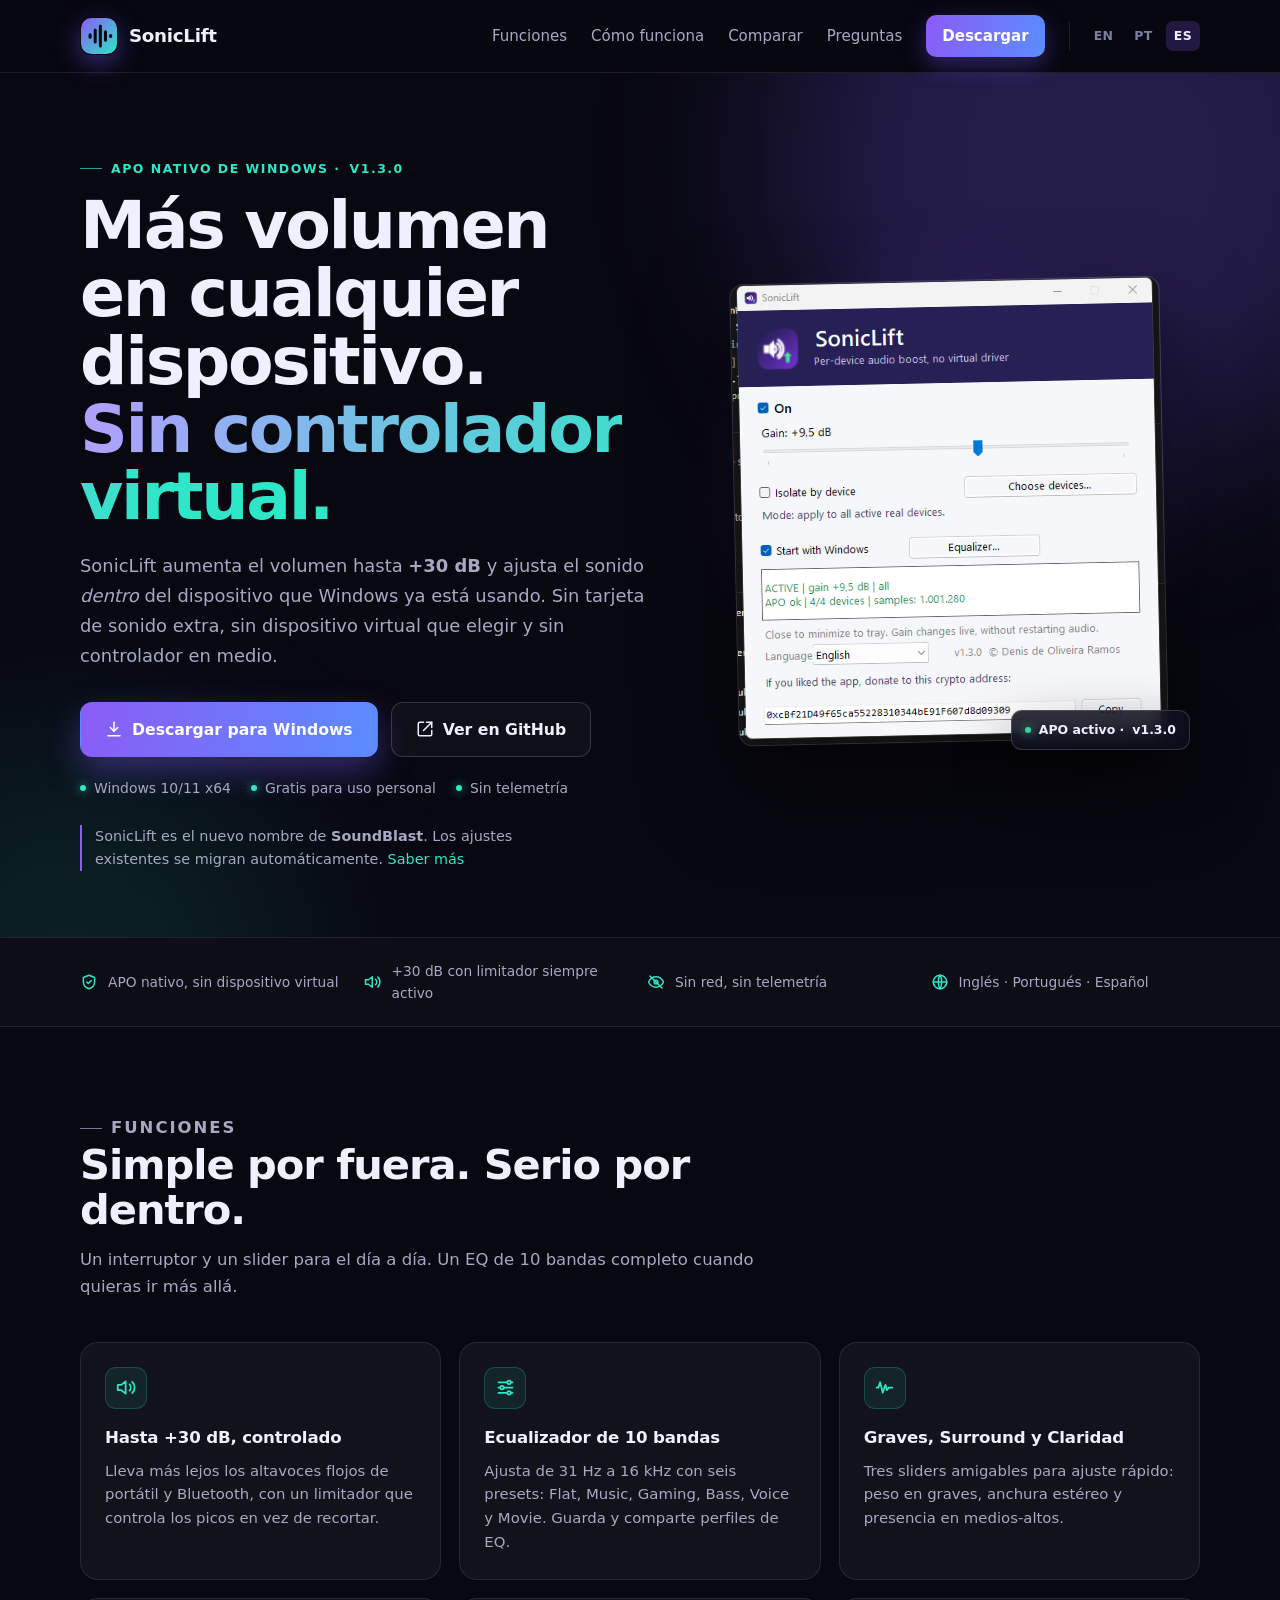
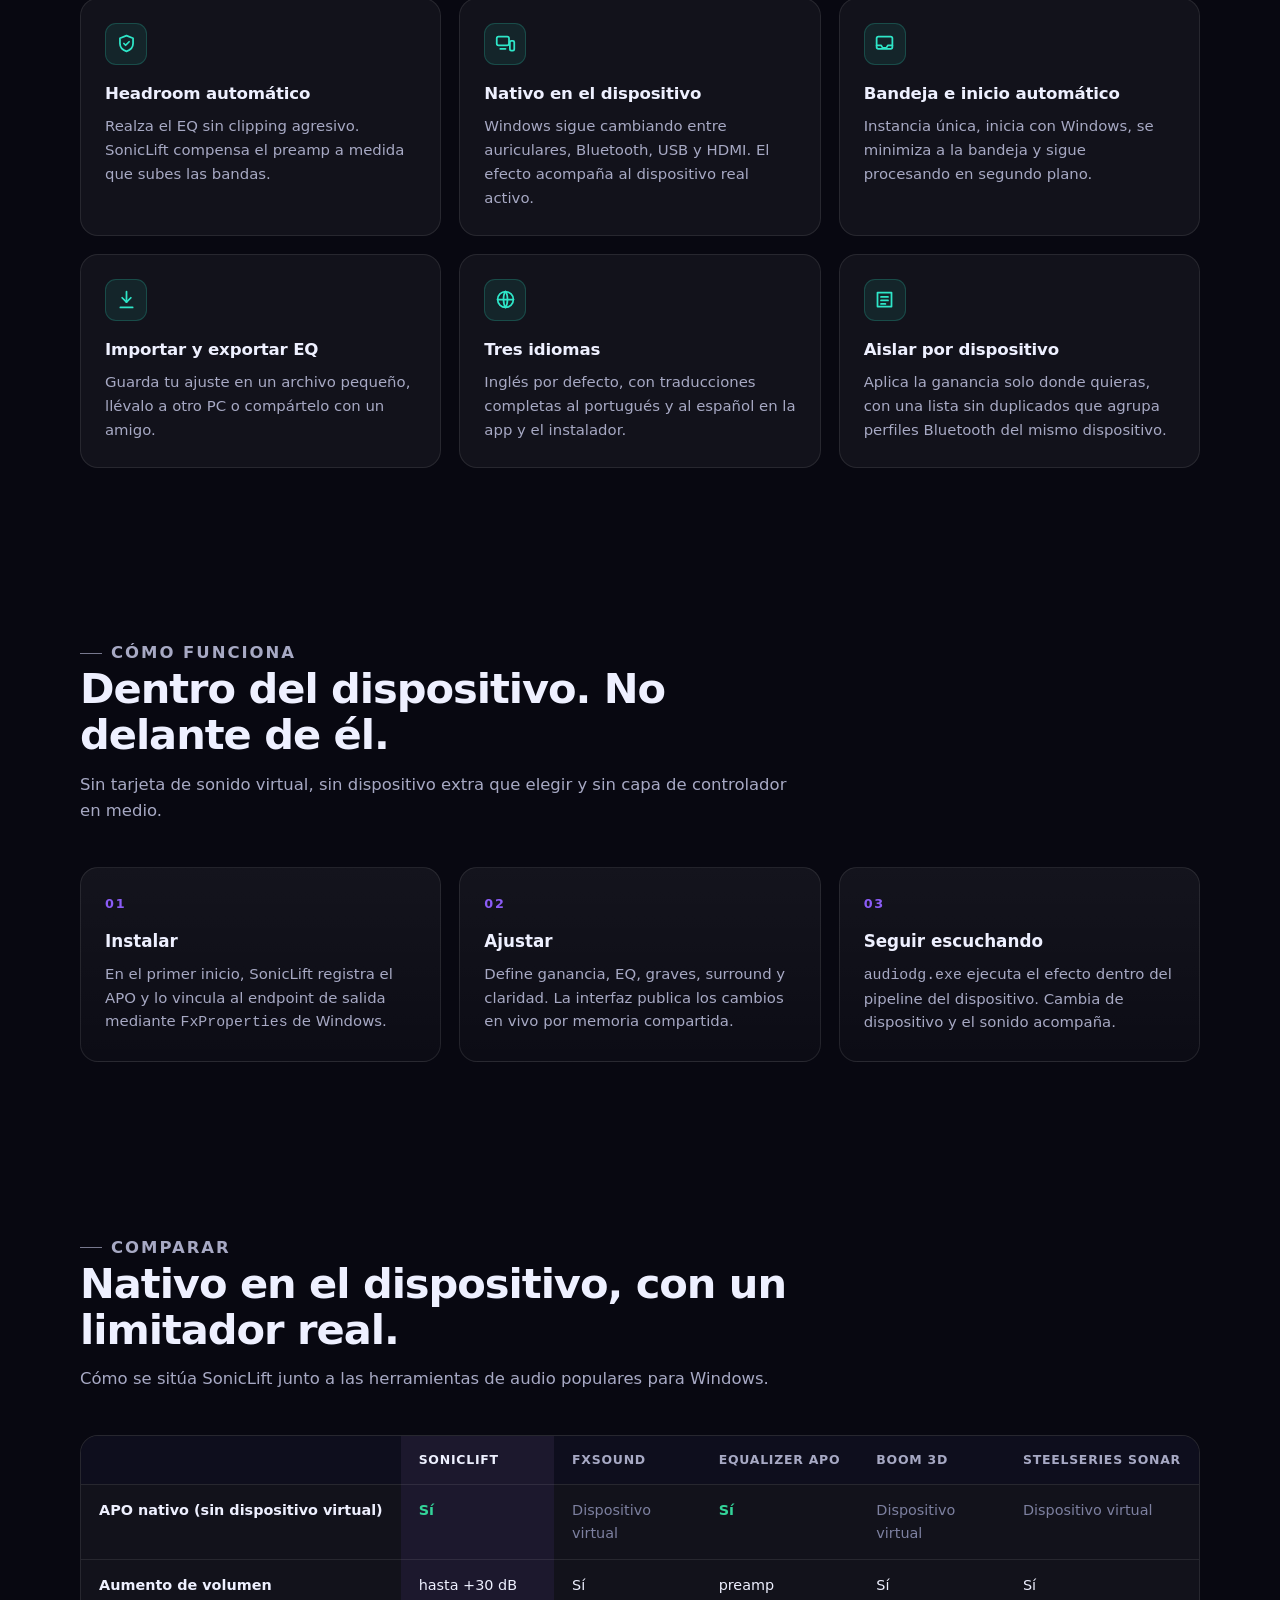
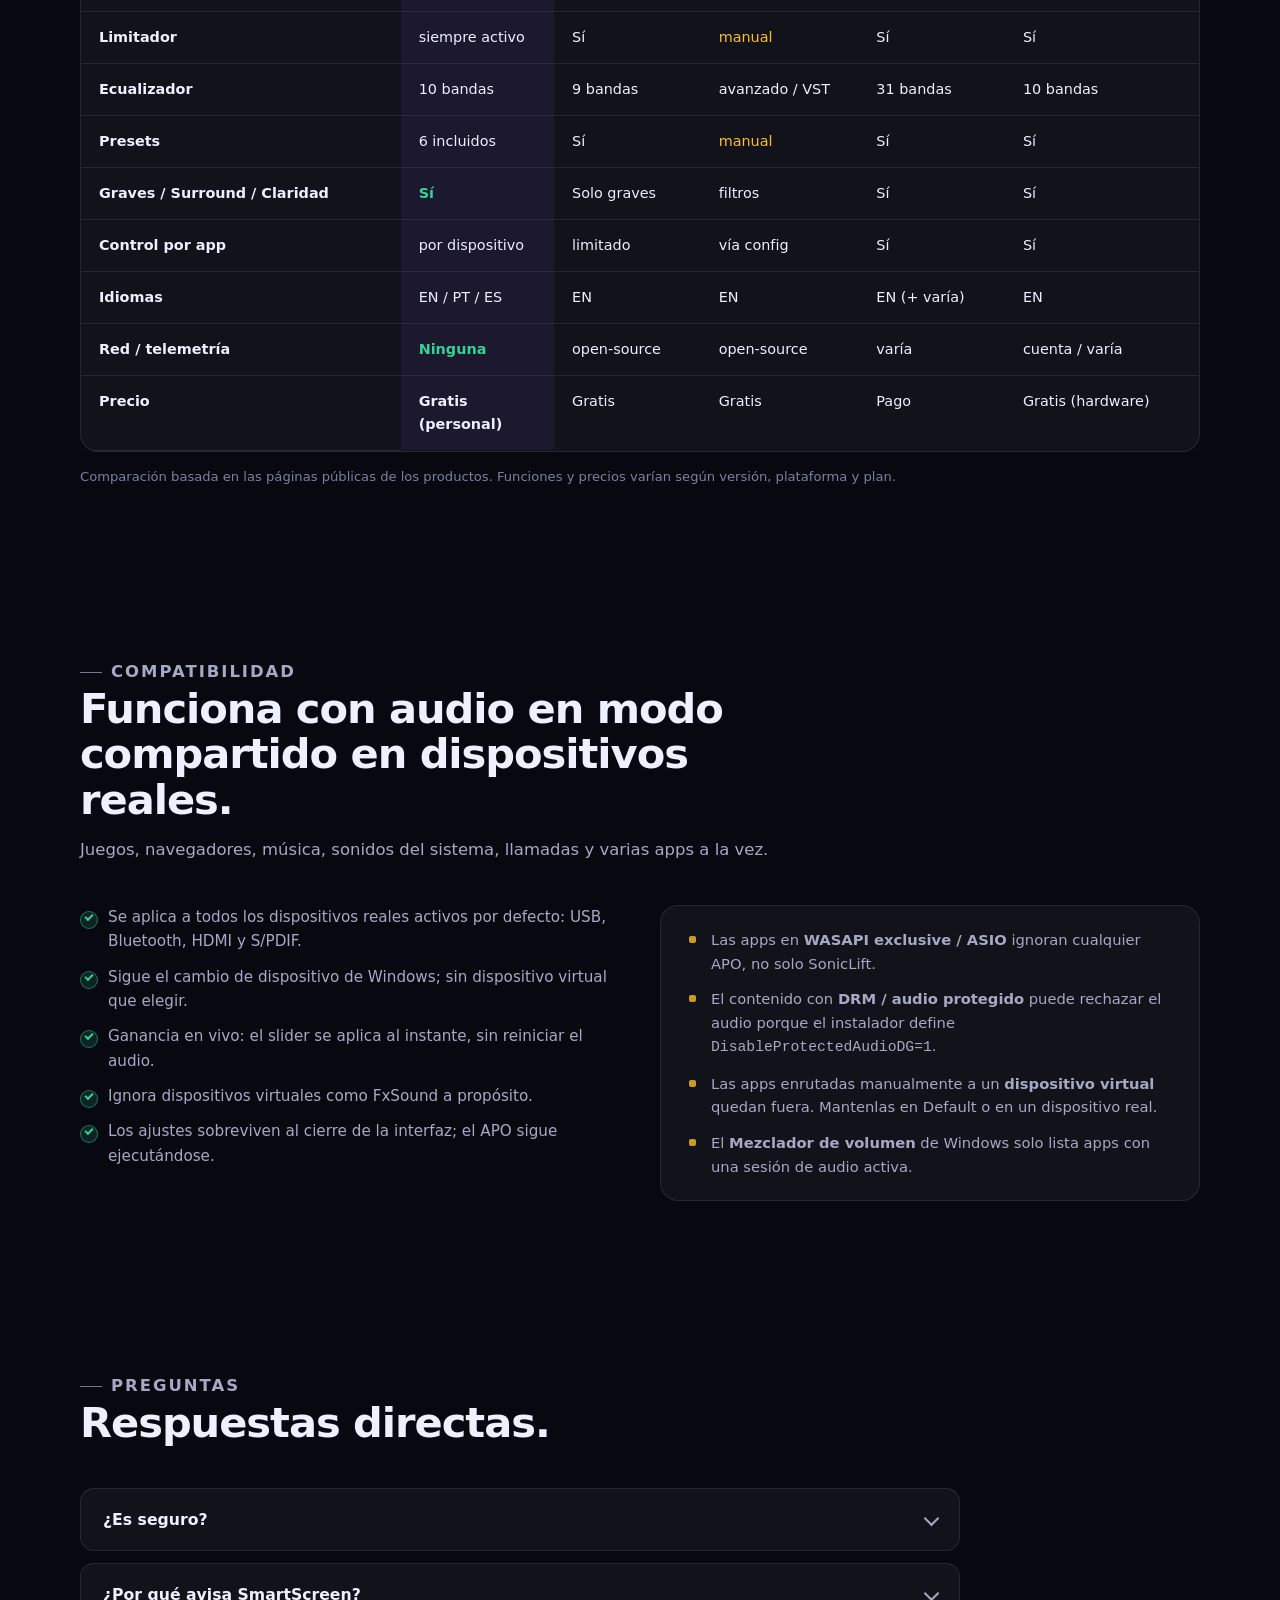
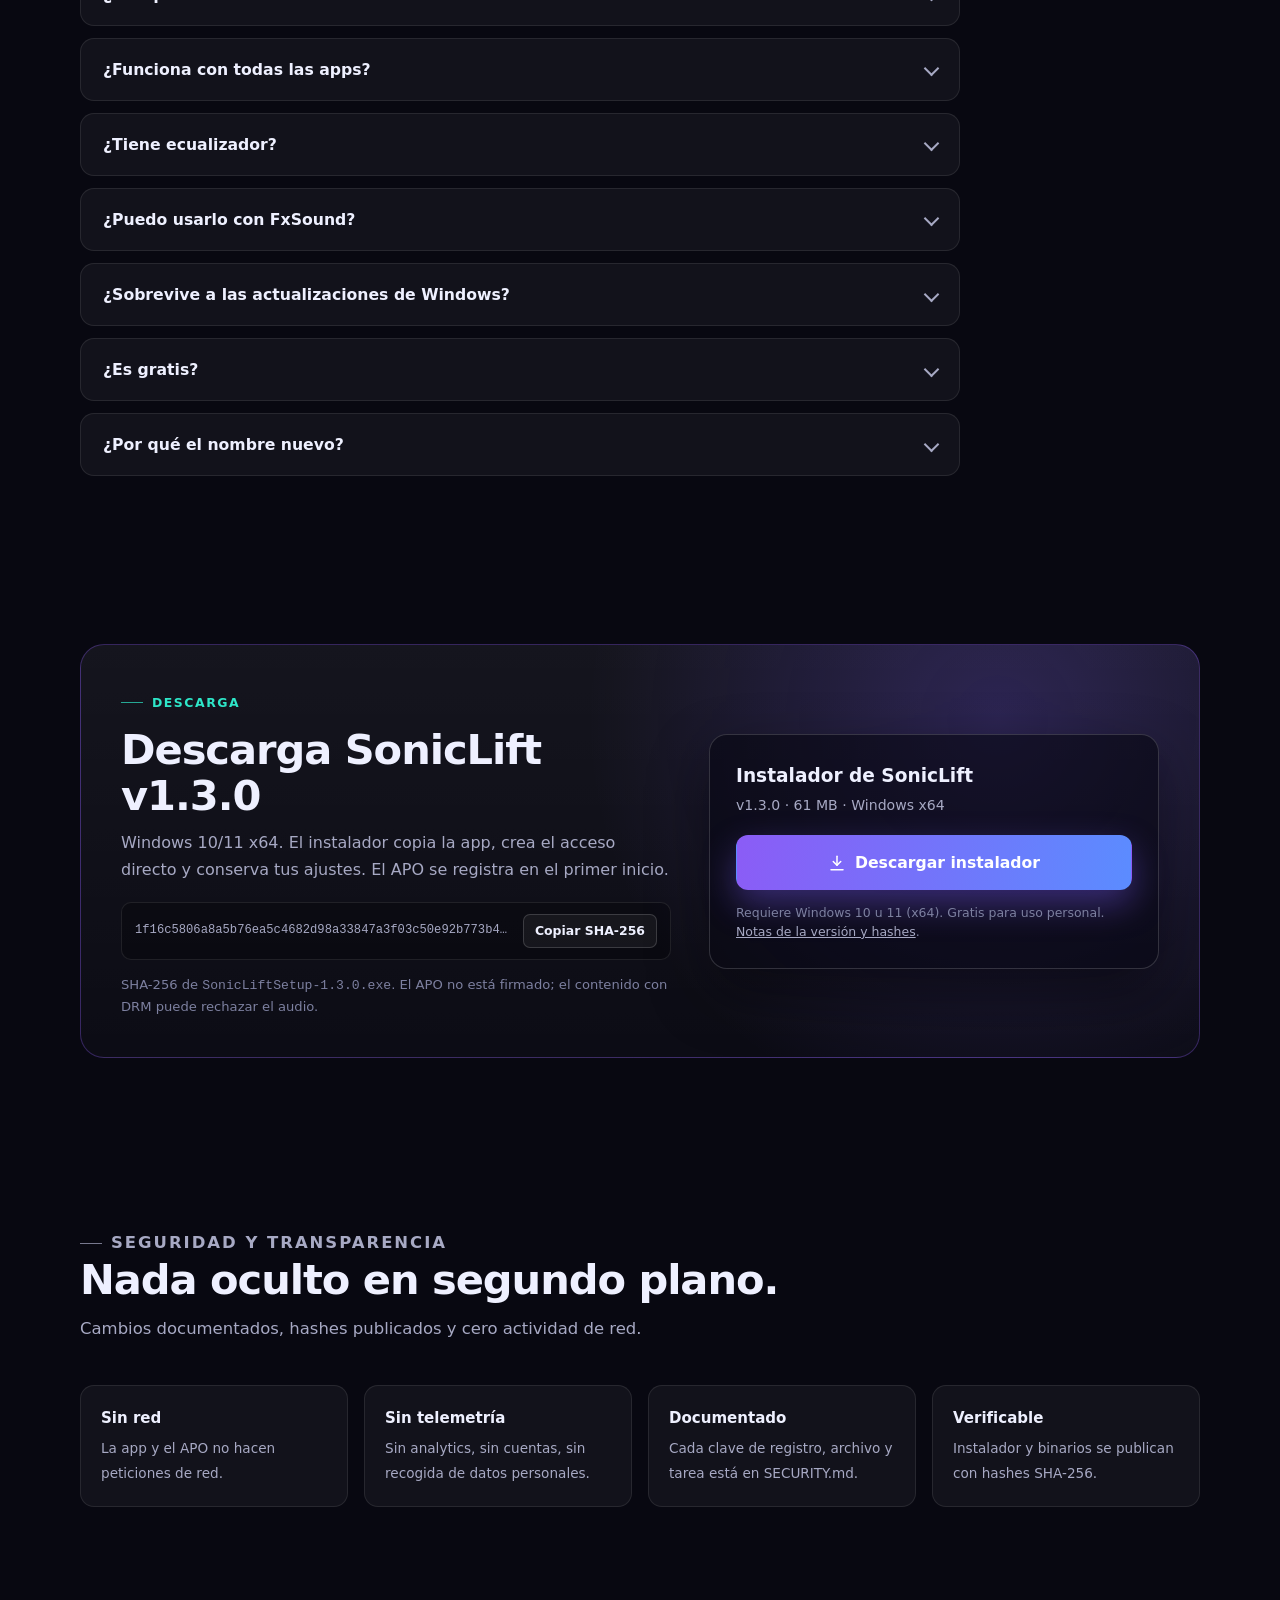
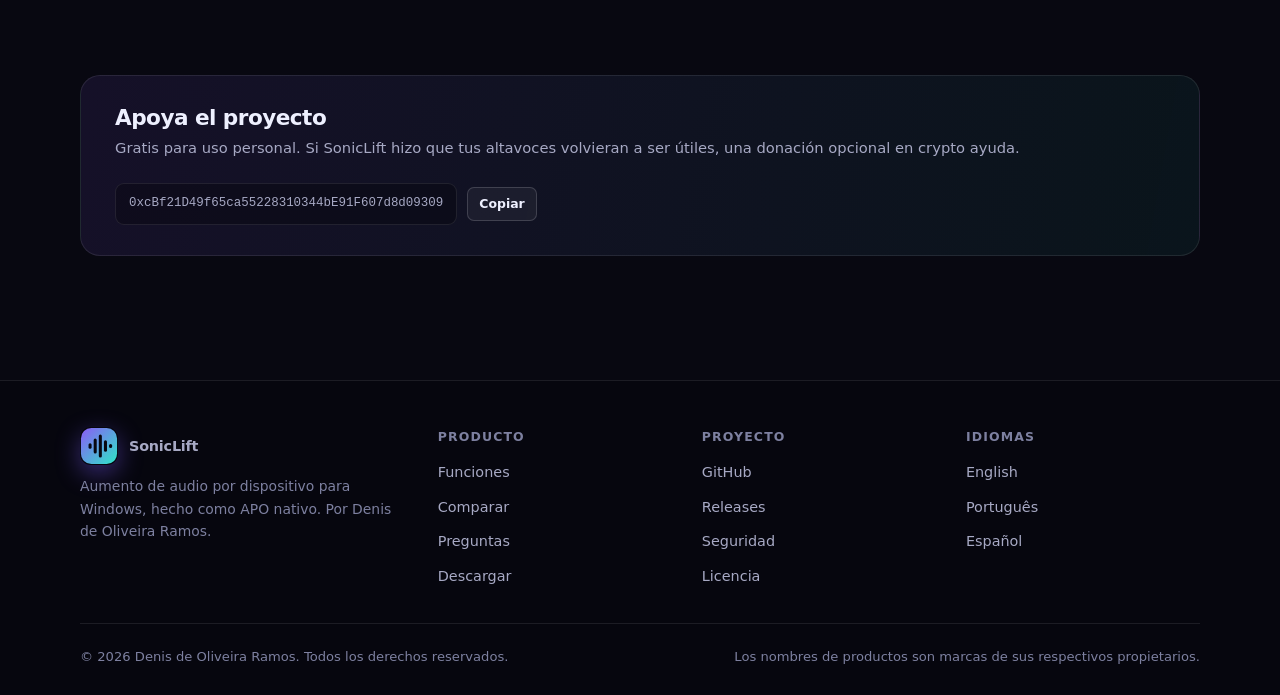
==== commit 6bdf7fce: "site: clarify APO registration on first launch and preload hero image" ====
--- a/docs/es/index.html
+++ b/docs/es/index.html
@@ -14,6 +14,7 @@
   <link rel="alternate" hreflang="x-default" href="https://denoso1993.github.io/soniclift/">
   <link rel="icon" href="../assets/favicon.ico" sizes="any">
   <link rel="stylesheet" href="../assets/style.css">
+  <link rel="preload" as="image" href="../assets/screenshot.png">
 
   <meta property="og:type" content="website">
   <meta property="og:site_name" content="SonicLift">
@@ -121,7 +122,7 @@
 
         <div class="shot">
           <div class="shot-glow" aria-hidden="true"></div>
-          <img src="../assets/screenshot.png" width="516" height="555" alt="Ventana principal de SonicLift: activo, ganancia +9,5 dB, APO activo en 4 de 4 dispositivos" loading="eager">
+          <img src="../assets/screenshot.png" width="516" height="555" alt="Ventana principal de SonicLift: activo, ganancia +9,5 dB, APO activo en 4 de 4 dispositivos" loading="eager" fetchpriority="high">
           <div class="shot-badge"><span class="dot"></span> APO activo · <span data-version>v1.3.0</span></div>
         </div>
       </div>
@@ -223,7 +224,7 @@
         <div class="steps">
           <article class="step reveal">
             <h3>Instalar</h3>
-            <p>El instalador registra el APO y lo vincula al endpoint de salida mediante <code>FxProperties</code> de Windows.</p>
+            <p>En el primer inicio, SonicLift registra el APO y lo vincula al endpoint de salida mediante <code>FxProperties</code> de Windows.</p>
           </article>
           <article class="step reveal">
             <h3>Ajustar</h3>
@@ -425,7 +426,7 @@
           <div>
             <p class="eyebrow">Descarga</p>
             <h2>Descarga SonicLift <span data-version>v1.3.0</span></h2>
-            <p class="lede">Windows 10/11 x64. El instalador registra el APO, crea el acceso directo y conserva tus ajustes existentes.</p>
+            <p class="lede">Windows 10/11 x64. El instalador copia la app, crea el acceso directo y conserva tus ajustes. El APO se registra en el primer inicio.</p>
 
             <div class="hash-box">
               <code>1f16c5806a8a5b76ea5c4682d98a33847a3f03c50e92b773b45222ce62a76ea8</code>
